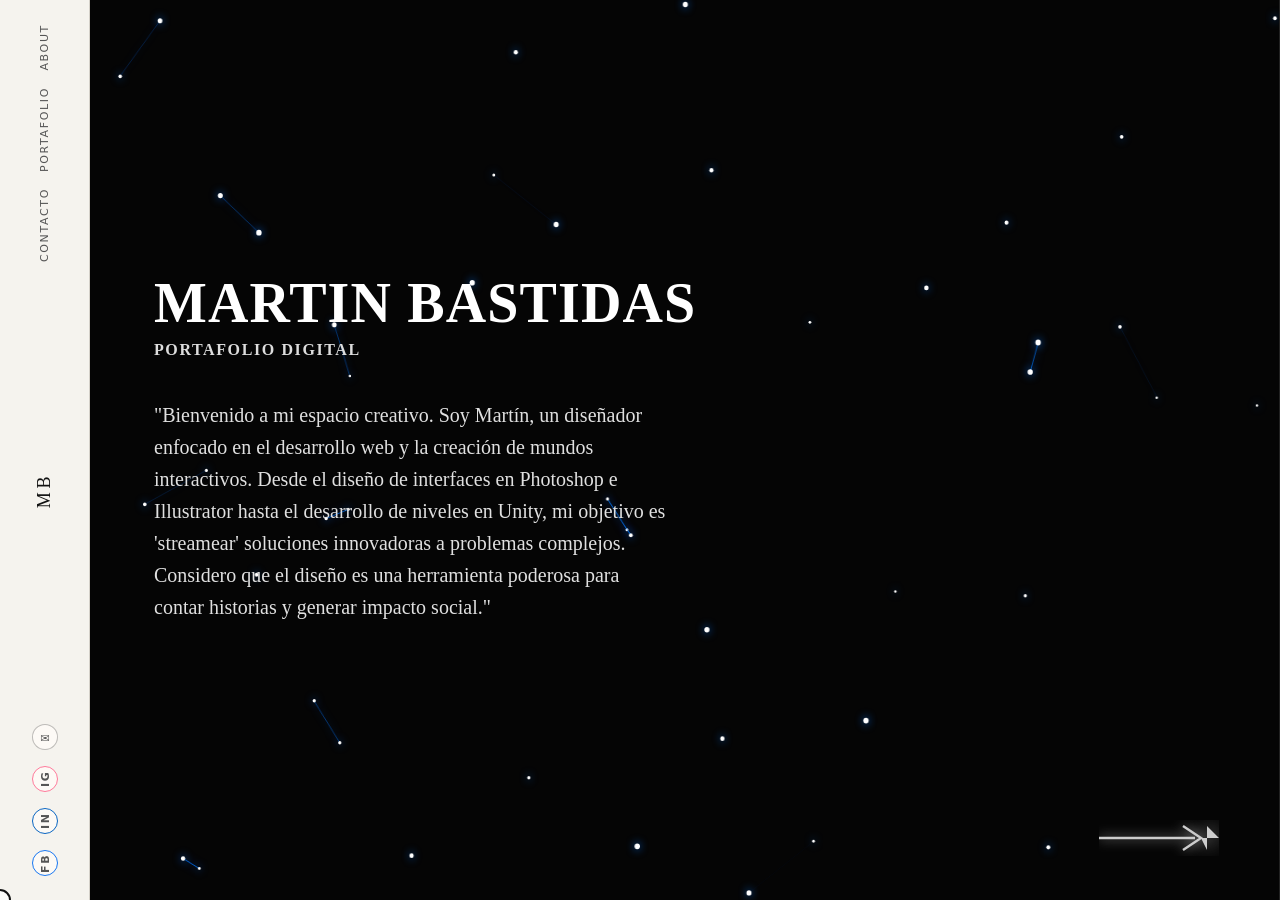
==== index.html @ 316f37e0 "Add files via upload" ====
<!DOCTYPE html>
<html lang="es">
  <head>
    <meta charset="UTF-8" />
    <title>Martin Bastidas - Portafolio</title>
    <link rel="stylesheet" href="style2.css" />
  </head>
  <body>
    <div class="page show">
      <aside class="sidebar" aria-label="Barra lateral">
        <nav class="sidebar-top" aria-label="Navegación principal">
          <a href="about.html">ABOUT</a>
          <a href="portafolio.html">PORTAFOLIO</a>
          <a href="contacto.html">CONTACTO</a>
        </nav>

        <div class="sidebar-middle">
          <a href="index.html" class="logo" style="text-decoration: none; color: inherit">MB</a>
        </div>

        <nav class="sidebar-bottom" aria-label="Redes sociales">
          <a href="mailto:martinbastidas@gmail.com" class="social-link social-mail" aria-label="Correo">✉</a>
          <a
            href="https://instagram.com/martinbastidasc"
            target="_blank"
            rel="noopener"
            class="social-link social-ig"
            aria-label="Instagram"
          >
            IG
          </a>
          <a
            href="https://www.linkedin.com/in/tu_usuario"
            target="_blank"
            rel="noopener"
            class="social-link social-in"
            aria-label="LinkedIn"
          >
            in
          </a>
          <a
            href="https://www.facebook.com/martinbastidas"
            target="_blank"
            rel="noopener"
            class="social-link social-fb"
            aria-label="Facebook"
          >
            fb
          </a>
        </nav>
      </aside>

      <main class="scroll-container">
        <div class="scroll-track">
          <!-- SECCIÓN 1: INTRO + CONSTELACIÓN -->
          <section class="panel panel-intro dark-mode" id="home-panel">
            <canvas id="constellation-canvas"></canvas>

            <div class="intro-content-wrapper">
              <header class="intro-header">
                <h1>MARTIN BASTIDAS</h1>
                <p class="subtitle">PORTAFOLIO DIGITAL</p>
              </header>

              <div class="intro-content">
                <p>
                  "Bienvenido a mi espacio creativo. Soy Martín, un diseñador enfocado en el desarrollo web y la
                  creación de mundos interactivos. Desde el diseño de interfaces en Photoshop e Illustrator hasta el
                  desarrollo de niveles en Unity, mi objetivo es 'streamear' soluciones innovadoras a problemas
                  complejos. Considero que el diseño es una herramienta poderosa para contar historias y generar impacto
                  social."
                </p>
              </div>
            </div>

            <div class="scroll-indicator">
              <svg viewBox="0 0 100 30" xmlns="http://www.w3.org/2000/svg">
                <path
                  d="M0,15 L80,15 M70,5 L85,15 L70,25"
                  stroke="white"
                  stroke-width="2"
                  fill="none"
                  filter="drop-shadow(0 0 5px rgba(255,255,255,0.8))"
                />
                <polygon
                  points="85,15 100,15 90,5 90,25"
                  fill="white"
                  filter="drop-shadow(0 0 8px rgba(255,255,255,1))"
                />
              </svg>
            </div>
          </section>

          <!-- SECCIÓN 2: PROYECTOS (DOS COLUMNAS EN LOOP) -->
          <section class="panel panel-projects" id="projects-panel">
            <div class="projects-layout">
              <!-- Columna izquierda: título + texto -->
              <div class="projects-info">
                <h2>PROYECTOS PRINCIPALES</h2>

                <p class="projects-subtitle">
                  Una colección de piezas donde mezclo diseño digital, narrativa visual y experiencias interactivas.
                </p>

                <!-- Bloque que se escribe con animación -->
                <div
                  class="projects-typing"
                  id="projects-typing"
                  data-text="Desde UI para la web hasta escenas en Unity, me interesa crear interfaces claras, motion con personalidad y espacios que se sientan vivos. Aquí puedes ver cómo combino música, cine y videojuegos para construir cada proyecto."
                >
                  <span class="projects-typing-text"></span>
                  <span class="projects-typing-cursor">|</span>
                </div>

                <div class="projects-tags">
                  <span>Diseño UI/Web</span>
                  <span>Motion &amp; Títulos</span>
                  <span>Unity / Level Design</span>
                  <span>Branding Visual</span>
                </div>

                <p class="projects-cta">Haz clic en cualquier tarjeta para ver el detalle del proyecto.</p>

                <div class="projects-stats">
                  <div class="projects-stat">
                    <span class="projects-stat-value">6+</span>
                    <span class="projects-stat-label">Proyectos</span>
                  </div>
                  <div class="projects-stat">
                    <span class="projects-stat-value">4</span>
                    <span class="projects-stat-label">Áreas</span>
                  </div>
                  <div class="projects-stat">
                    <span class="projects-stat-value">∞</span>
                    <span class="projects-stat-label">Ideas</span>
                  </div>
                </div>

                <a href="portafolio.html" class="projects-open-overlay">Ver galería completa →</a>
              </div>

              <!-- Columna derecha: dos columnas de proyectos en loop -->
              <div class="projects-columns">
                <!-- Columna que se mueve hacia arriba -->
                <div class="projects-column projects-column-up">
                  <div class="projects-column-inner">
                    <article class="project-tile" data-project-id="mano-negra">
                      <div class="project-tile-image-wrap">
                        <img src="imagenes/manonegra.jpg" alt="Proyecto 1" />
                        <span class="project-tile-hint">Ver proyecto</span>
                      </div>
                      <div class="project-tile-content"><h3>LA MANO NEGRA</h3></div>
                    </article>

                    <article class="project-tile" data-project-id="mar-y-vivo">
                      <div class="project-tile-image-wrap">
                        <img src="_imagenes/rocket.jpg" alt="Proyecto 2" />
                        <span class="project-tile-hint">Ver proyecto</span>
                      </div>
                      <div class="project-tile-content"><h3>I'm a Rocket</h3></div>
                    </article>

                    <article class="project-tile" data-project-id="retrato-digital">
                      <div class="project-tile-image-wrap">
                        <img src="_imagenes/zombie.jpg" alt="Proyecto 3" />
                        <span class="project-tile-hint">Ver proyecto</span>
                      </div>
                      <div class="project-tile-content"><h3>RETRATO DIGITAL</h3></div>
                    </article>

                    <!-- Duplicados para el loop -->
                    <article class="project-tile" data-project-id="mano-negra">
                      <div class="project-tile-image-wrap">
                        <img src="_imagenes/manonegra.jpg" alt="Proyecto 1" />
                        <span class="project-tile-hint">Ver proyecto</span>
                      </div>
                      <div class="project-tile-content"><h3>LA MANO NEGRA</h3></div>
                    </article>

                    <article class="project-tile" data-project-id="mar-y-vivo">
                      <div class="project-tile-image-wrap">
                        <img src="_imagenes/rocket.jpg" alt="Proyecto 2" />
                        <span class="project-tile-hint">Ver proyecto</span>
                      </div>
                      <div class="project-tile-content"><h3>I'm a Rocket</h3></div>
                    </article>
                  </div>
                </div>

                <!-- Columna que se mueve hacia abajo -->
                <div class="projects-column projects-column-down">
                  <div class="projects-column-inner">
                    <article class="project-tile" data-project-id="proyecto-ilustrado">
                      <div class="project-tile-image-wrap">
                        <img src="_imagenes/diablo.jpg" alt="Proyecto 4" />
                        <span class="project-tile-hint">Ver proyecto</span>
                      </div>
                      <div class="project-tile-content"><h3>THE DEVIL FACE</h3></div>
                    </article>

                    <article class="project-tile" data-project-id="diseno-editorial">
                      <div class="project-tile-image-wrap">
                        <img src="_imagenes/MYM.jpg" alt="Proyecto 5" />
                        <span class="project-tile-hint">Ver proyecto</span>
                      </div>
                      <div class="project-tile-content"><h3>M & M</h3></div>
                    </article>

                    <article class="project-tile" data-project-id="poster-digital">
                      <div class="project-tile-image-wrap">
                        <img src="_imagenes/martinarena.jpg" alt="Proyecto 6" />
                        <span class="project-tile-hint">Ver proyecto</span>
                      </div>
                      <div class="project-tile-content"><h3>TIDE & TRACE</h3></div>
                    </article>

                    <!-- Duplicados para el loop -->
                    <article class="project-tile" data-project-id="proyecto-ilustrado">
                      <div class="project-tile-image-wrap">
                        <img src="_imagenes/diablo.jpg" alt="Proyecto 4" />
                        <span class="project-tile-hint">Ver proyecto</span>
                      </div>
                      <div class="project-tile-content"><h3>THE DEVIL FACE</h3></div>
                    </article>

                    <article class="project-tile" data-project-id="diseno-editorial">
                      <div class="project-tile-image-wrap">
                        <img src="_imagenes/MYM.jpg" alt="Proyecto 5" />
                        <span class="project-tile-hint">Ver proyecto</span>
                      </div>
                      <div class="project-tile-content"><h3>M & M</h3></div>
                    </article>
                  </div>
                </div>
              </div>
            </div>
          </section>

          <!-- SECCIÓN 3: STACK / SOFTWARE (inspirado en Magic 5) -->
          <section class="panel about-panel" id="about-panel">
            <div class="about-panel-bg" aria-hidden="true">
              <div class="about-bg-gradient"></div>
              <div class="about-bg-orb about-bg-orb-1"></div>
              <div class="about-bg-orb about-bg-orb-2"></div>
              <div class="about-bg-orb about-bg-orb-3"></div>
              <div class="about-bg-orb about-bg-orb-4"></div>
            </div>
            <div class="about-stack-wrap" id="about-stack-wrap">
              <h2 class="about-stack-headline">Software que domino</h2>
              <p class="about-stack-sub">Herramientas con las que creo experiencias visuales e interactivas.</p>
              <div class="about-stack-grid">
                <div class="about-stack-card about-stack-card--after-effects" style="--delay: 0">
                  <div class="about-stack-logo">
                    <img src="_imagenes/aftereffects.jpg" alt="After Effects" />
                  </div>
                  <span class="about-stack-name">After Effects</span>
                </div>
                <div class="about-stack-card about-stack-card--illustrator" style="--delay: 0.1">
                  <div class="about-stack-logo">
                    <img src="_imagenes/illustratorlogo.jpg" alt="Illustrator" />
                  </div>
                  <span class="about-stack-name">Illustrator</span>
                </div>
                <div class="about-stack-card about-stack-card--unity" style="--delay: 0.2">
                  <div class="about-stack-logo about-stack-logo-unity">
                    <img
                      src="https://upload.wikimedia.org/wikipedia/commons/1/19/Unity_Technologies_logo.svg"
                      alt="Unity"
                    />
                  </div>
                  <span class="about-stack-name">Unity</span>
                </div>
                <div class="about-stack-card about-stack-card--photoshop" style="--delay: 0.3">
                  <div class="about-stack-logo">
                    <img src="_imagenes/photoshoplogo.jpg" alt="Photoshop" />
                  </div>
                  <span class="about-stack-name">Photoshop</span>
                </div>
              </div>
              <a href="portafolio.html" class="about-stack-cta">Ver proyectos →</a>
            </div>
          </section>
        </div>
      </main>
    </div>

    <!-- CAPA FONDO CON NAVES -->
    <div class="ships-layer">
      <div class="ship"></div>
      <div class="ship"></div>
      <div class="ship"></div>
      <div class="ship"></div>
      <div class="ship"></div>
    </div>

    <div class="cursor-circle"></div>

    <!-- SCRIPTS PRINCIPALES -->
    <script src="scripts.js"></script>
    <script src="script.js"></script>

    <!-- OVERLAY PÁGINA COMPLETA DE PROYECTOS -->
    <div id="projects-overlay" class="projects-overlay">
      <nav class="projects-hamburger">
        <a href="index.html" class="hamburger-item">
          <span class="hamburger-bar"></span>
          <span class="hamburger-label">HOME</span>
        </a>

        <a href="about.html" class="hamburger-item">
          <span class="hamburger-bar"></span>
          <span class="hamburger-label">ABOUT+</span>
        </a>

        <a href="portafolio.html" class="hamburger-item">
          <span class="hamburger-bar"></span>
          <span class="hamburger-label">PROYECTOS</span>
        </a>

        <a href="contacto.html" class="hamburger-item">
          <span class="hamburger-bar"></span>
          <span class="hamburger-label">CONTACTO</span>
        </a>
      </nav>

      <button class="projects-overlay-close" type="button">← BACK</button>

      <div class="projects-overlay-inner">
        <header class="projects-overlay-header">
          <h2>PROYECTOS</h2>
          <p>Selección completa de proyectos en recorrido continuo.</p>
        </header>

        <!-- Carrusel en forma de onda -->
        <div class="wave-carousel">
          <div class="wave-track">
            <article class="wave-card" data-project-id="mano-negra" style="--wave-offset: 30px">
              <div class="wave-card-inner">
                <img src="_imagenes/manonegra.jpg" alt="Proyecto 1" />
                <span class="wave-card-hint">Ver proyecto</span>
                <h3>LA MANO NEGRA</h3>
              </div>
            </article>

            <article class="wave-card" data-project-id="mar-y-vivo" style="--wave-offset: 10px">
              <div class="wave-card-inner">
                <img src="_imagenes/rocket.jpg" alt="Proyecto 2" />
                <span class="wave-card-hint">Ver proyecto</span>
                <h3>I'm a Rocket</h3>
              </div>
            </article>

            <article class="wave-card" data-project-id="retrato-digital" style="--wave-offset: -10px">
              <div class="wave-card-inner">
                <img src="_imagenes/zombie.jpg" alt="Proyecto 3" />
                <span class="wave-card-hint">Ver proyecto</span>
                <h3>RETRATO DIGITAL</h3>
              </div>
            </article>

            <article class="wave-card" data-project-id="poster-digital" style="--wave-offset: -30px">
              <div class="wave-card-inner">
                <img src="_imagenes/diablo.jpg" alt="Proyecto 4" />
                <span class="wave-card-hint">Ver proyecto</span>
                <h3>THE DEVIL FACE</h3>
              </div>
            </article>

            <!-- duplicados para que el loop sea suave -->
            <article class="wave-card" data-project-id="mano-negra" style="--wave-offset: 30px">
              <div class="wave-card-inner">
                <img src="_imagenes/manonegra.jpg" alt="Proyecto 1" />
                <span class="wave-card-hint">Ver proyecto</span>
                <h3>LA MANO NEGRA</h3>
              </div>
            </article>
          </div>
        </div>
      </div>
    </div>

    <!-- MINI VENTANA PARA PROYECTOS (más info: proceso + herramientas) -->
    <div id="project-modal" class="project-modal-backdrop">
      <div class="project-modal">
        <div class="project-modal-header">
          <button class="project-modal-close" type="button" aria-label="Cerrar">×</button>
        </div>

        <div class="project-modal-image-wrapper">
          <img id="project-modal-image" src="" alt="" />
        </div>

        <div class="project-modal-body">
          <div class="project-modal-text">
            <h3 id="project-modal-title"></h3>
            <p id="project-modal-description"></p>
          </div>

          <div class="project-modal-process" id="project-modal-process-wrap">
            <h4 class="project-modal-label">Cómo se creó</h4>
            <p id="project-modal-process"></p>
          </div>

          <div class="project-modal-tools" id="project-modal-tools-wrap">
            <h4 class="project-modal-label">Herramientas usadas</h4>
            <div class="project-modal-tools-list" id="project-modal-tools-list"></div>
          </div>
        </div>

        <div class="project-modal-actions">
          <button class="project-modal-exit" type="button">SALIR</button>
          <button class="project-modal-next" type="button" aria-label="Siguiente proyecto">→</button>
        </div>
      </div>
    </div>

    <!-- Vista de imagen a tamaño completo dentro del modal de proyecto -->
    <div id="project-image-full" class="project-image-full">
      <div class="project-image-full-inner">
        <button id="project-image-full-close" type="button" class="project-image-full-close" aria-label="Cerrar imagen">
          ×
        </button>
        <img id="project-image-full-img" src="" alt="" />
      </div>
    </div>

    <!-- Mini tarjeta de música flotante (si hay música global sonando) -->
    <div class="floating-music-badge" id="floating-music-badge" aria-live="polite">
      <button class="floating-music-toggle" type="button" aria-label="Reproducir / Pausar música global">▶</button>
      <div class="floating-music-info">
        <span class="floating-music-label">Reproduciendo</span>
        <span class="floating-music-title" id="floating-music-title">---</span>
      </div>
    </div>
  </body>
</html>
---- style2.css ----
/* ==========================================================================
   PARTE 1: TU CÓDIGO ORIGINAL INTACTO (NO SE BORRÓ NADA)
   ========================================================================== */

* {
  margin: 0;
  padding: 0;
  box-sizing: border-box;
}

/* Fondo general tipo papel */
body {
  font-family: system-ui, -apple-system, BlinkMacSystemFont, 'Segoe UI', sans-serif;
  background-color: #426fbe;
  color: #111;
  min-height: 100vh;
  overflow: hidden; /* controlamos el scroll manualmente */
  cursor: none; /* usamos cursor circular propio */
}

/* Contenedor principal: sidebar + contenido */
.page {
  display: flex;
  min-height: 100vh;
  opacity: 0;
  transform: translateY(10px);
  transition: opacity 0.6s ease, transform 0.6s ease;
  position: relative;
  z-index: 1; /* por encima del fondo con naves */
}

.page.show {
  opacity: 1;
  transform: translateY(0);
}

/* ---------------- CURSOR CIRCULAR ---------------- */

.cursor-circle {
  position: fixed;
  width: 22px;
  height: 22px;
  border-radius: 50%;
  border: 2px solid #111;
  background-color: rgba(255, 255, 255, 0.7);
  pointer-events: none;
  transform: translate(-50%, -50%);
  z-index: 9999;
  transition: width 0.2s cubic-bezier(0.175, 0.885, 0.32, 1.275), height 0.2s cubic-bezier(0.175, 0.885, 0.32, 1.275),
    background-color 0.2s ease-out, border-color 0.2s ease-out, opacity 0.2s ease-out;
  /* Sin mix-blend-mode para que se vea en constelación */
}

.cursor-circle.cursor-hover {
  width: 45px;
  height: 45px;
  background-color: rgba(255, 255, 255, 0.2);
  border: 2px solid #fff;
  border-style: dashed;
}

body.dragging .cursor-circle {
  transform: translate(-50%, -50%) scale(0.85);
  background-color: #111;
  border-color: #111;
}

/* ---------------- NAV LATERAL ---------------- */

.sidebar {
  width: 90px;
  border-right: 1px solid #d4d0c8;
  background-color: #f5f3ee;
  display: flex;
  flex-direction: column;
  align-items: center;
  justify-content: space-between;
  padding: 24px 0;
}

.sidebar-top,
.sidebar-bottom {
  display: flex;
  flex-direction: column;
  gap: 16px;
}

.sidebar-top a,
.sidebar-bottom a {
  writing-mode: vertical-rl;
  transform: rotate(180deg);
  font-size: 11px;
  letter-spacing: 0.15em;
  text-transform: uppercase;
  text-decoration: none;
  color: #555;
  cursor: pointer;
}

.sidebar-top a:hover,
.sidebar-bottom a:hover {
  color: #000;
}

.sidebar-middle .logo {
  writing-mode: vertical-rl;
  transform: rotate(180deg);
  font-family: 'Georgia', 'Times New Roman', serif;
  font-size: 18px;
  letter-spacing: 0.2em;
}

/* ---------------- CONTENIDO HORIZONTAL ---------------- */

.scroll-container {
  flex: 1;
  height: 100vh;
  overflow-x: auto; /* scroll horizontal real */
  overflow-y: hidden;
  scroll-behavior: smooth;
}

.scroll-track {
  display: flex;
  height: 100%;
}

/* Cada panel ocupa todo el ancho disponible a la derecha del nav */
.panel {
  flex: 0 0 calc(100vw - 90px);
  height: 100%;
  padding: 56px 64px;
  display: flex;
  flex-direction: column;
  justify-content: center;
}

/* -------- Panel 1: Intro -------- */

.panel-intro {
  border-right: 0px solid #000000;
}

.intro-header h1 {
  font-family: 'Georgia', 'Times New Roman', serif;
  font-size: 54px;
  line-height: 0.95;
  letter-spacing: 0.04em;
  text-transform: uppercase;
}

.subtitle {
  margin-top: 10px;
  font-size: 14px;
  letter-spacing: 0.16em;
  text-transform: uppercase;
}

.intro-content {
  margin-top: 32px;
  max-width: 520px;
  display: flex;
  flex-direction: column;
  gap: 14px;
  font-size: 15px;
  line-height: 1.7;
}

/* ---- Panel 2: PROYECTOS (fondo negro → azul, 2 columnas) ---- */

.panel-projects {
  border-right: 0px solid #222;
  background: linear-gradient(90deg, #000000 0%, #001f5f 50%, #1800ff 100%);
  color: #ffffff;
  display: flex;
  align-items: center;
}

.projects-layout {
  display: grid;
  grid-template-columns: 1.4fr 1.6fr; /* izquierda texto / derecha proyectos */
  gap: 40px;
  width: 100%;
  height: 100%;
}

.projects-info h2 {
  font-family: 'Georgia', 'Times New Roman', serif;
  font-size: 30px;
  letter-spacing: 0.2em;
  text-transform: uppercase;
  margin-bottom: 18px;
}

.projects-text {
  font-size: 15px;
  line-height: 1.8;
  max-width: 420px;
  margin-bottom: 16px;
}
/* Texto destacado en PROYECTOS */

.projects-info h2 {
  font-family: 'Georgia', 'Times New Roman', serif;
  font-size: 32px;
  letter-spacing: 0.24em;
  text-transform: uppercase;
  margin-bottom: 10px;
}

.projects-subtitle {
  font-size: 14px;
  max-width: 460px;
  line-height: 1.9;
  color: rgba(255, 255, 255, 0.8);
  margin-bottom: 18px;
}

/* Contenedor del texto que se escribe */

.projects-typing {
  max-width: 520px;
  min-height: 76px; /* reserva espacio para que no salte el layout */
  font-size: 14px;
  line-height: 1.9;
  color: #ffffff;
  margin-bottom: 18px;
  opacity: 0;
  transform: translateY(10px);
  transition: opacity 0.4s ease-out, transform 0.4s ease-out;
}

.projects-typing.projects-typing--visible {
  opacity: 1;
  transform: translateY(0);
}

.projects-typing-text {
  white-space: normal;
}

/* cursor parpadeando */

.projects-typing-cursor {
  display: inline-block;
  margin-left: 2px;
  color: #ffd27f;
  opacity: 1;
  animation: typing-cursor-blink 0.8s steps(2, start) infinite;
}

@keyframes typing-cursor-blink {
  0%,
  50% {
    opacity: 1;
  }
  50.01%,
  100% {
    opacity: 0;
  }
}

/* Etiquetas tipo chips debajo del texto */

.projects-tags {
  display: flex;
  flex-wrap: wrap;
  gap: 8px;
  margin-top: 4px;
}

.projects-tags span {
  padding: 4px 10px;
  border-radius: 999px;
  border: 1px solid rgba(255, 255, 255, 0.45);
  font-size: 10px;
  letter-spacing: 0.14em;
  text-transform: uppercase;
  color: rgba(255, 255, 255, 0.9);
  background: rgba(0, 0, 0, 0.24);
  backdrop-filter: blur(8px);
}

.projects-cta {
  margin-top: 16px;
  font-size: 12px;
  color: rgba(255, 255, 255, 0.7);
  letter-spacing: 0.06em;
}

.projects-stats {
  display: flex;
  gap: 24px;
  margin-top: 20px;
  padding-top: 20px;
  border-top: 1px solid rgba(255, 255, 255, 0.15);
}

.projects-stat {
  display: flex;
  flex-direction: column;
  gap: 2px;
}

.projects-stat-value {
  font-size: 22px;
  font-weight: 700;
  letter-spacing: 0.05em;
  color: #fff;
}

.projects-stat-label {
  font-size: 11px;
  letter-spacing: 0.12em;
  text-transform: uppercase;
  color: rgba(255, 255, 255, 0.6);
}

.projects-open-overlay {
  display: inline-block;
  margin-top: 20px;
  padding: 12px 24px;
  background: transparent;
  border: 1px solid rgba(120, 160, 255, 0.6);
  color: #a8c4ff;
  font-size: 12px;
  letter-spacing: 0.12em;
  text-transform: uppercase;
  text-decoration: none;
  border-radius: 8px;
  cursor: pointer;
  transition: all 0.25s ease;
}

.projects-open-overlay:hover {
  background: rgba(120, 160, 255, 0.2);
  border-color: rgba(120, 160, 255, 0.9);
  color: #fff;
  transform: translateX(4px);
}

/* Responsive: que la columna de texto siga cómoda en pantallas pequeñas */

@media (max-width: 900px) {
  .projects-layout {
    grid-template-columns: 1fr;
  }

  .projects-info {
    order: -1; /* el texto arriba de las tarjetas */
  }
}

/* Columna de proyectos: dos columnas verticales que se mueven */
.projects-columns {
  display: grid;
  grid-template-columns: repeat(2, minmax(220px, 1fr));
  gap: 28px;
  overflow: hidden; /* recorta el loop */
}

.projects-column {
  position: relative;
  overflow: hidden;
}

.projects-column-inner {
  display: flex;
  flex-direction: column;
  gap: 20px;
  animation: scroll-up 22s linear infinite;
}

.projects-column:hover .projects-column-inner {
  animation-play-state: paused;
}

.projects-column-down .projects-column-inner {
  animation-name: scroll-down;
}

/* Tarjetas de proyecto */
.project-tile {
  position: relative;
  background: linear-gradient(145deg, rgba(15, 15, 35, 0.95), rgba(5, 5, 20, 0.9));
  border-radius: 14px;
  padding: 0;
  border: 2px solid rgba(120, 160, 255, 0.12);
  box-shadow: 0 14px 30px rgba(0, 0, 0, 0.6);
  display: flex;
  flex-direction: column;
  gap: 0;
  cursor: pointer;
  overflow: hidden;
  transition: transform 0.3s ease, box-shadow 0.35s ease, border-color 0.35s ease;
}

.project-tile:hover {
  transform: translateY(-4px) scale(1.02);
  border-color: transparent;
  box-shadow: 0 0 0 2px transparent, 0 0 28px rgba(255, 107, 129, 0.6), 0 0 48px rgba(99, 102, 241, 0.5),
    0 0 72px rgba(107, 194, 255, 0.35), 0 20px 45px rgba(0, 0, 0, 0.65);
}
.project-tile:hover::before {
  content: '';
  position: absolute;
  inset: -2px;
  border-radius: 14px;
  padding: 2px;
  background: linear-gradient(135deg, #ff6b81, #9933ff, #0d6efd, #6bc2ff);
  -webkit-mask: linear-gradient(#fff 0 0) content-box, linear-gradient(#fff 0 0);
  mask: linear-gradient(#fff 0 0) content-box, linear-gradient(#fff 0 0);
  -webkit-mask-composite: xor;
  mask-composite: exclude;
  pointer-events: none;
  z-index: 1;
}

.project-tile-image-wrap {
  position: relative;
  overflow: hidden;
  min-height: 200px;
  background: rgba(0, 0, 0, 0.3);
}

.project-tile img {
  display: block;
  width: 100%;
  height: 200px;
  min-height: 200px;
  object-fit: cover;
  object-position: center;
  border-radius: 12px 12px 0 0;
  transition: transform 0.4s ease;
}

.project-tile:hover img {
  transform: scale(1.08);
}

.project-tile-hint {
  position: absolute;
  inset: 0;
  display: flex;
  align-items: center;
  justify-content: center;
  background: rgba(0, 0, 0, 0.6);
  color: #fff;
  font-size: 11px;
  letter-spacing: 0.2em;
  text-transform: uppercase;
  opacity: 0;
  transition: opacity 0.3s ease;
}

.project-tile:hover .project-tile-hint {
  opacity: 1;
}

.project-tile-content {
  padding: 12px 14px;
}

.project-tile h3 {
  font-size: 12px;
  letter-spacing: 0.18em;
  text-transform: uppercase;
  margin: 0;
}

/* Animaciones loop */
@keyframes scroll-up {
  0% {
    transform: translateY(0);
  }
  100% {
    transform: translateY(-50%);
  }
}

@keyframes scroll-down {
  0% {
    transform: translateY(-50%);
  }
  100% {
    transform: translateY(0);
  }
}

/* -------- Panel 3: Contacto -------- */

.panel-contact {
  align-items: flex-start;
}

.contact-form {
  margin-top: 24px;
  max-width: 420px;
  display: flex;
  flex-direction: column;
  gap: 16px;
}

.field-group {
  display: flex;
  flex-direction: column;
  gap: 4px;
}

.field-group label {
  font-size: 13px;
  letter-spacing: 0.1em;
  text-transform: uppercase;
}

.field-group input,
.field-group textarea {
  border-radius: 4px;
  border: 1px solid #ccc3b5;
  padding: 8px 10px;
  font-size: 14px;
  background-color: #fbfaf7;
}

.field-group input:focus,
.field-group textarea:focus {
  outline: none;
  border-color: #111;
}

.btn-primary {
  align-self: flex-start;
  margin-top: 4px;
  padding: 10px 22px;
  border-radius: 999px;
  border: none;
  background-color: #111;
  color: #f3f1ec;
  font-size: 13px;
  letter-spacing: 0.12em;
  text-transform: uppercase;
  cursor: pointer;
}

.btn-primary:hover {
  background-color: #333;
}

/* ---------------- RESPONSIVE ---------------- */

@media (max-width: 900px) {
  .panel {
    padding: 40px 32px;
    flex: 0 0 calc(100vw - 70px);
  }

  .sidebar {
    width: 70px;
  }

  .projects-grid {
    grid-template-columns: 1fr;
  }
}

@media (max-width: 700px) {
  .page {
    flex-direction: column;
  }

  .sidebar {
    width: 100%;
    height: 70px;
    flex-direction: row;
    align-items: center;
    justify-content: space-between;
    padding-inline: 18px;
  }

  .sidebar-top,
  .sidebar-bottom {
    flex-direction: row;
  }

  .sidebar-top a,
  .sidebar-bottom a,
  .sidebar-middle .logo {
    writing-mode: horizontal-tb;
    transform: none;
  }

  .scroll-container {
    width: 100%;
  }

  .panel {
    flex: 0 0 100vw;
    padding: 32px 20px;
  }
}

/* --- Fondo espacial con naves --- */

.ships-layer {
  position: fixed;
  inset: 0;
  overflow: hidden;
  z-index: 0;
  pointer-events: none;
  background: radial-gradient(circle at 20% 0, rgba(0, 0, 0, 0.05), transparent 60%),
    radial-gradient(circle at 80% 100%, rgba(0, 0, 0, 0.07), transparent 55%);
}

.ship {
  position: absolute;
  width: 80px;
  height: 40px;
  background: url('img/ship1.png') no-repeat center / contain;
  left: -120px;
  top: 15%;
  opacity: 0.9;
  filter: drop-shadow(0 0 8px rgba(0, 0, 0, 0.5));
  animation: ship-fly 20s linear infinite;
}

.ship:nth-child(2) {
  top: 35%;
  animation-duration: 26s;
  animation-delay: -8s;
  opacity: 0.7;
  transform: scale(0.85);
  background-image: url('img/ship2.png');
}

.ship:nth-child(3) {
  top: 55%;
  animation-duration: 18s;
  animation-delay: -4s;
  opacity: 0.8;
  transform: scale(0.9);
  background-image: url('img/ship3.png');
}

.ship:nth-child(4) {
  top: 70%;
  animation-duration: 30s;
  animation-delay: -15s;
  opacity: 0.6;
  transform: scale(0.75);
  background-image: url('img/ship1.png');
}

.ship:nth-child(5) {
  top: 25%;
  animation-duration: 24s;
  animation-delay: -12s;
  opacity: 0.8;
  transform: scale(1.05);
  background-image: url('img/ship2.png');
}

.ship::after {
  content: '';
  position: absolute;
  right: 4px;
  top: 50%;
  width: 10px;
  height: 6px;
  transform: translateY(-50%);
  background: radial-gradient(circle, rgba(255, 200, 0, 0.9), transparent 60%);
  filter: blur(1px);
  animation: engine-flicker 0.25s infinite alternate;
}

@keyframes ship-fly {
  0% {
    transform: translateX(0) translateY(0);
  }
  25% {
    transform: translateX(35vw) translateY(-6px);
  }
  50% {
    transform: translateX(70vw) translateY(4px);
  }
  75% {
    transform: translateX(100vw) translateY(-3px);
  }
  100% {
    transform: translateX(130vw) translateY(0);
  }
}

@keyframes engine-flicker {
  0% {
    opacity: 0.4;
    transform: translateY(-50%) scaleX(0.7);
  }
  100% {
    opacity: 1;
    transform: translateY(-50%) scaleX(1);
  }
}

/* ==========================================================================
     PARTE 2: AÑADIDOS NUEVOS (INDEX OSCURO, PORTAFOLIO BAD BUNNY Y ABOUT ME)
     ========================================================================== */

/* Limpieza del scroll en los contenedores nuevos */
.scroll-container::-webkit-scrollbar {
  display: none;
}
.scroll-container {
  -ms-overflow-style: none;
  scrollbar-width: none;
}

/* Modificadores de fondo por página */
body.portfolio-page {
  background-color: #f6f6f6;
}
body.portfolio-page .sidebar {
  background-color: transparent;
  border-right: none;
}
body.about-page {
  background-color: #0a0a12;
}
/* About: sidebar siempre blanca, sin cambiar de color */
body.about-page .sidebar {
  background-color: #ffffff !important;
  border-right: 1px solid #e5e5e5;
}
body.about-page .sidebar-top a,
body.about-page .sidebar-bottom a {
  color: #333 !important;
}
body.about-page .sidebar-top a:hover,
body.about-page .sidebar-bottom a:hover {
  color: #000 !important;
}
body.about-page .sidebar-middle .logo {
  color: #111 !important;
}

/* About: scroll vertical con la rueda del mouse */
body.about-page .scroll-container {
  overflow-x: hidden;
  overflow-y: auto;
  height: 100vh;
  scroll-behavior: smooth;
}
body.about-page .about-page-panel {
  flex: none;
  width: 100%;
  min-height: min-content;
  height: auto;
  max-width: 100%;
  display: block;
}

/* ---------------- PANEL 1: INICIO CONSTELACIÓN (DARK MODE) ---------------- */
.dark-mode {
  background-color: #050505;
  color: #ffffff;
  position: relative;
  overflow: hidden;
  border-right: 1px solid #222;
}

#constellation-canvas {
  position: absolute;
  top: 0;
  left: 0;
  width: 100%;
  height: 100%;
  z-index: 0;
  pointer-events: none;
}

.intro-content-wrapper {
  position: relative;
  z-index: 1;
  max-width: 650px;
}

.dark-mode .intro-header h1 {
  font-family: 'Georgia', 'Times New Roman', serif;
  font-size: 56px;
  font-weight: bold;
  letter-spacing: 0.02em;
  margin-bottom: 5px;
  color: #fff;
}

.dark-mode .subtitle {
  font-family: 'Georgia', 'Times New Roman', serif;
  font-size: 16px;
  font-weight: bold;
  letter-spacing: 0.1em;
  color: #dddddd;
  margin-bottom: 40px;
}

.dark-mode .intro-content p {
  font-family: 'Georgia', 'Times New Roman', serif;
  font-size: 20px;
  line-height: 1.6;
  color: #e0e0e0;
}

.scroll-indicator {
  position: absolute;
  bottom: 40px;
  right: 60px;
  width: 120px;
  z-index: 1;
  opacity: 0.8;
  animation: pulse-arrow 2s infinite ease-in-out;
}

@keyframes pulse-arrow {
  0%,
  100% {
    transform: translateX(0);
    opacity: 0.6;
  }
  50% {
    transform: translateX(15px);
    opacity: 1;
  }
}

/* ---------------- GALERÍA PORTAFOLIO (ESTILO BAD BUNNY) ---------------- */
.portfolio-scroll {
  scroll-snap-type: x mandatory;
}

.portfolio-track {
  display: flex;
  align-items: center;
  height: 100%;
  padding: 0 calc(50vw - 45px - 25vw);
  gap: 15vw; /* Distancia masiva entre proyectos */
}

.portfolio-item {
  flex: 0 0 45vw; /* Ancho de la imagen principal en el centro */
  scroll-snap-align: center;
  display: flex;
  flex-direction: column;
  align-items: center;
  justify-content: center;
  transition: transform 0.5s cubic-bezier(0.25, 1, 0.5, 1);
}

.portfolio-item:hover {
  transform: scale(1.02);
}

.image-wrapper {
  width: 100%;
  height: 65vh;
  display: flex;
  justify-content: center;
  align-items: center;
  overflow: hidden;
  box-shadow: 0 20px 40px rgba(0, 0, 0, 0.15);
}

.image-wrapper img {
  width: 100%;
  height: 100%;
  object-fit: cover; /* Clave: recorta la imagen perfecto al contenedor gigante */
  display: block;
}

.portfolio-caption {
  margin-top: 24px;
  text-align: center;
}

.portfolio-caption h2 {
  font-family: system-ui, sans-serif;
  font-size: 15px;
  font-weight: 700;
  letter-spacing: -0.02em;
  color: #111;
}

/* ---------------- PANEL STACK / SOFTWARE (inspirado Magic 5) ---------------- */
.about-panel {
  position: relative;
  background: linear-gradient(165deg, #0f172a 0%, #1e293b 25%, #334155 50%, #1e3a5f 75%, #0c4a6e 100%);
  padding: 96px 72px 100px;
  justify-content: center;
  overflow: hidden;
}

/* Capa de fondo: suave y agradable, sin gris */
.about-panel-bg {
  position: absolute;
  inset: 0;
  pointer-events: none;
  z-index: 0;
}

.about-panel-bg .about-bg-gradient {
  position: absolute;
  inset: 0;
  background: radial-gradient(ellipse 100% 80% at 20% 20%, rgba(56, 189, 248, 0.12) 0%, transparent 50%),
    radial-gradient(ellipse 80% 60% at 80% 80%, rgba(99, 102, 241, 0.1) 0%, transparent 50%),
    radial-gradient(ellipse 60% 100% at 50% 50%, rgba(14, 165, 233, 0.06) 0%, transparent 70%);
}

.about-panel-bg .about-bg-orb {
  position: absolute;
  border-radius: 50%;
  filter: blur(70px);
  opacity: 0.35;
  animation: about-orb-float 18s ease-in-out infinite;
}

.about-bg-orb-1 {
  width: 220px;
  height: 220px;
  background: rgba(56, 189, 248, 0.25);
  left: 5%;
  top: 15%;
  animation-delay: 0s;
}
.about-bg-orb-2 {
  width: 160px;
  height: 160px;
  background: rgba(99, 102, 241, 0.2);
  right: 10%;
  top: 50%;
  animation-delay: -5s;
}
.about-bg-orb-3 {
  width: 190px;
  height: 190px;
  background: rgba(14, 165, 233, 0.2);
  left: 50%;
  bottom: 10%;
  animation-delay: -10s;
}
.about-bg-orb-4 {
  width: 130px;
  height: 130px;
  background: rgba(139, 92, 246, 0.15);
  right: 20%;
  bottom: 25%;
  animation-delay: -14s;
}

@keyframes about-orb-float {
  0%,
  100% {
    transform: translate(0, 0) scale(1);
  }
  33% {
    transform: translate(15px, -20px) scale(1.08);
  }
  66% {
    transform: translate(-20px, 10px) scale(0.92);
  }
}

.about-stack-wrap {
  position: relative;
  z-index: 1;
  display: flex;
  flex-direction: column;
  align-items: center;
  text-align: center;
  max-width: 920px;
  margin: 0 auto;
}

/* Título: más grande y animación de entrada impactante */
.about-stack-headline {
  font-size: 2.25rem;
  letter-spacing: 0.2em;
  text-transform: uppercase;
  color: rgba(255, 255, 255, 0.95);
  margin: 0 0 16px;
  font-weight: 700;
  opacity: 0;
  transform: translateY(40px) scale(0.92);
  filter: blur(8px);
}

.about-stack-wrap.about-stack--visible .about-stack-headline {
  animation: about-headline-in 1s cubic-bezier(0.22, 0.61, 0.36, 1) 0.15s forwards;
}

@keyframes about-headline-in {
  to {
    opacity: 1;
    transform: translateY(0) scale(1);
    filter: blur(0);
  }
}

/* Subtítulo: más grande y entrada escalonada */
.about-stack-sub {
  font-size: 1.25rem;
  color: rgba(255, 255, 255, 0.88);
  margin: 0 0 56px;
  line-height: 1.5;
  opacity: 0;
  transform: translateY(28px);
  filter: blur(4px);
}

.about-stack-wrap.about-stack--visible .about-stack-sub {
  animation: about-sub-in 0.9s cubic-bezier(0.22, 0.61, 0.36, 1) 0.4s forwards;
}

@keyframes about-sub-in {
  to {
    opacity: 1;
    transform: translateY(0);
    filter: blur(0);
  }
}

.about-stack-grid {
  display: grid;
  grid-template-columns: repeat(4, 1fr);
  gap: 32px;
  width: 100%;
  margin-bottom: 48px;
}

.about-stack-card {
  display: flex;
  flex-direction: column;
  align-items: center;
  gap: 20px;
  padding: 48px 32px;
  background: rgba(255, 255, 255, 0.05);
  border: 2px solid rgba(255, 255, 255, 0.1);
  border-radius: 20px;
  opacity: 0;
  transform: translateY(24px);
  transition: border-color 0.35s ease, box-shadow 0.35s ease, background 0.35s ease,
    transform 0.4s cubic-bezier(0.22, 0.61, 0.36, 1);
  cursor: default;
}

.about-stack-wrap.about-stack--visible .about-stack-card {
  animation: about-stack-fade-in 0.7s cubic-bezier(0.22, 0.61, 0.36, 1) forwards;
  animation-delay: calc(0.5s + var(--delay, 0) * 0.2s);
}

@keyframes about-stack-fade-in {
  to {
    opacity: 1;
    transform: translateY(0);
  }
}

/* Hover: contorno RGB por software */
.about-stack-card--unity:hover {
  background: rgba(255, 255, 255, 0.1);
  border-color: #ffffff;
  box-shadow: 0 0 28px rgba(255, 255, 255, 0.9), 0 0 56px rgba(255, 255, 255, 0.4), 0 24px 48px rgba(0, 0, 0, 0.35);
  transform: translateY(-10px) scale(1.04);
}

.about-stack-card--photoshop:hover {
  background: rgba(255, 255, 255, 0.1);
  border-color: #0d6efd;
  box-shadow: 0 0 28px #0d6efd, 0 0 56px rgba(13, 110, 253, 0.5), 0 24px 48px rgba(0, 0, 0, 0.35);
  transform: translateY(-10px) scale(1.04);
}

.about-stack-card--after-effects:hover {
  background: rgba(255, 255, 255, 0.1);
  border-color: #9933ff;
  box-shadow: 0 0 28px #9933ff, 0 0 56px rgba(153, 51, 255, 0.5), 0 24px 48px rgba(0, 0, 0, 0.35);
  transform: translateY(-10px) scale(1.04);
}

.about-stack-card--illustrator:hover {
  background: rgba(255, 255, 255, 0.1);
  border-color: #ff6b00;
  box-shadow: 0 0 28px #ff6b00, 0 0 56px rgba(255, 107, 0, 0.5), 0 24px 48px rgba(0, 0, 0, 0.35);
  transform: translateY(-10px) scale(1.04);
}

.about-stack-card:hover .about-stack-logo img {
  transform: scale(1.12);
}

.about-stack-logo {
  width: 112px;
  height: 112px;
  display: flex;
  align-items: center;
  justify-content: center;
  overflow: hidden;
}

.about-stack-logo img {
  max-width: 100%;
  max-height: 100%;
  object-fit: contain;
  transition: transform 0.4s cubic-bezier(0.22, 0.61, 0.36, 1);
}

/* Unity logo negro → invertir en fondo oscuro */
.about-stack-logo-unity img {
  filter: invert(1) brightness(1.1);
}

.about-stack-name {
  font-size: 0.95rem;
  letter-spacing: 0.12em;
  text-transform: uppercase;
  color: rgba(255, 255, 255, 0.9);
  font-weight: 600;
}

.about-stack-cta {
  display: inline-block;
  padding: 16px 40px;
  background: transparent;
  border: 2px solid rgba(255, 255, 255, 0.35);
  border-radius: 999px;
  color: #fff;
  font-size: 0.95rem;
  letter-spacing: 0.12em;
  text-transform: uppercase;
  text-decoration: none;
  transition: all 0.35s ease;
}

.about-stack-cta:hover {
  background: rgba(255, 255, 255, 0.12);
  border-color: rgba(255, 255, 255, 0.7);
  transform: translateY(-3px);
}

@media (max-width: 900px) {
  .about-stack-grid {
    grid-template-columns: repeat(2, 1fr);
    gap: 16px;
  }
}

.huge-arrow {
  border: none;
  width: 72px;
  height: 72px;
  border-radius: 999px;
  display: flex;
  align-items: center;
  justify-content: center;
  font-size: 36px;
  font-weight: 500;
  color: #111;
  background: #ffffff;
  box-shadow: 0 18px 40px rgba(0, 0, 0, 0.45);
  cursor: pointer;
  transition: transform 0.2s ease-out, box-shadow 0.2s ease-out, background-color 0.2s ease-out, color 0.2s ease-out;
}
.huge-arrow:hover {
  transform: translateY(-4px);
  box-shadow: 0 24px 55px rgba(0, 0, 0, 0.65);
  background: linear-gradient(90deg, #ff7a9b, #ffbf5f);
  color: #12001b;
}
/* Responsive para los nuevos paneles */
@media (max-width: 900px) {
  .portfolio-track {
    gap: 10vw;
    padding: 0 calc(50vw - 35px - 35vw);
  }
  .portfolio-item {
    flex: 0 0 70vw;
  }
  .image-wrapper {
    height: 55vh;
  }

  .about-panel {
    padding: 48px 32px;
  }
}

/* ===== OVERLAY DE PROYECTOS (PÁGINA COMPLETA) ===== */

.projects-overlay {
  position: fixed;
  inset: 0;
  z-index: 999; /* por encima de todo */
  background: linear-gradient(90deg, #0010ff 0%, #5b7dff 50%, #ffffff 100%);
  display: flex;
  align-items: stretch;
  justify-content: center;
  transform: translateX(100%); /* fuera de pantalla a la derecha */
  opacity: 0;
  pointer-events: auto;
  transition: transform 0.9s cubic-bezier(0.22, 0.61, 0.36, 1), opacity 0.5s ease-out;
}

/* Cuando se activa desde JS */
.projects-overlay.projects-overlay--visible {
  transform: translateX(0);
  opacity: 1;
  pointer-events: auto;
}

.projects-overlay-inner {
  flex: 1;
  display: flex;
  flex-direction: column;
  padding: 40px 60px;
  color: #ffffff;
}

/* Botón BACK */
.projects-overlay-close {
  position: absolute;
  top: 24px;
  left: 32px;
  border: none;
  background: rgba(0, 0, 0, 0.6);
  color: #ffffff;
  padding: 8px 16px;
  border-radius: 999px;
  font-size: 12px;
  letter-spacing: 0.16em;
  text-transform: uppercase;
  cursor: pointer;
}

.projects-overlay-close:hover {
  background: rgba(0, 0, 0, 0.85);
}

/* Cabecera del overlay */
.projects-overlay-header h2 {
  font-family: 'Georgia', 'Times New Roman', serif;
  font-size: 32px;
  letter-spacing: 0.22em;
  text-transform: uppercase;
}

.projects-overlay-header p {
  margin-top: 10px;
  font-size: 14px;
  max-width: 420px;
  opacity: 0.9;
}

/* ===== MENÚ HAMBURGUESA EN PÁGINA DE PROYECTOS ===== */

.projects-hamburger {
  position: absolute;
  top: 24px;
  right: 32px;
  left: auto;
  display: flex;
  flex-direction: column;
  gap: 10px;
  z-index: 1000;
  cursor: pointer;
  padding: 16px 20px;
  background: rgba(10, 15, 45, 0.92);
  border-radius: 12px;
  border: 1px solid rgba(255, 255, 255, 0.15);
  backdrop-filter: blur(12px);
}

/* Cada línea-opción */
.hamburger-item {
  display: flex;
  align-items: center;
  gap: 8px;
  text-decoration: none;
  color: #fff;
  font-size: 12px;
  letter-spacing: 0.18em;
  text-transform: uppercase;
  text-shadow: 0 1px 3px rgba(0, 0, 0, 0.5);
}

.hamburger-item:hover {
  color: #ffd27f;
}

/* Barra inicial (línea larga) */
.hamburger-bar {
  display: block;
  height: 2px;
  width: 32px;
  border-radius: 999px;
  background: linear-gradient(90deg, #ff4b2b 0%, #ff7730 100%); /* naranja rojizo */
  transition: width 0.35s ease, background-color 0.35s ease, transform 0.35s ease;
}

/* Texto oculto por defecto */
.hamburger-label {
  max-width: 0;
  opacity: 0;
  overflow: hidden;
  white-space: nowrap;
  transform: translateX(-4px);
  transition: max-width 0.35s ease, opacity 0.35s ease, transform 0.35s ease;
}

/* Animación general al hacer hover sobre TODO el menú */
.projects-hamburger:hover .hamburger-bar {
  width: 10px; /* se achica → se vuelve guion */
  transform: translateX(0); /* pegado al texto */
}

/* Aparece el texto cuando el menú está en hover */
.projects-hamburger:hover .hamburger-label {
  max-width: 200px;
  opacity: 1;
  transform: translateX(4px);
}

/* Pequeño efecto de escalonado entre líneas */
.projects-hamburger .hamburger-item:nth-child(1) .hamburger-bar,
.projects-hamburger .hamburger-item:nth-child(1) .hamburger-label {
  transition-delay: 0s;
}
.projects-hamburger .hamburger-item:nth-child(2) .hamburger-bar,
.projects-hamburger .hamburger-item:nth-child(2) .hamburger-label {
  transition-delay: 0.05s;
}
.projects-hamburger .hamburger-item:nth-child(3) .hamburger-bar,
.projects-hamburger .hamburger-item:nth-child(3) .hamburger-label {
  transition-delay: 0.1s;
}
.projects-hamburger .hamburger-item:nth-child(4) .hamburger-bar,
.projects-hamburger .hamburger-item:nth-child(4) .hamburger-label {
  transition-delay: 0.15s;
}

/* ===== CARRUSEL EN ONDA ===== */

.wave-carousel {
  margin-top: 40px;
  flex: 1;
  overflow: hidden;
  display: flex;
  align-items: center;
}

.wave-track {
  display: flex;
  gap: 32px;
  animation: wave-carousel-move 38s linear infinite;
}

/* Tarjeta individual */
.wave-card {
  flex: 0 0 320px;
  transform: translateY(var(--wave-offset, 0px));
  transition: transform 0.35s ease-out, box-shadow 0.35s ease-out;
  cursor: pointer;
}

.wave-card-inner {
  position: relative;
  border-radius: 18px;
  overflow: hidden;
  background: rgba(3, 3, 20, 0.85);
  box-shadow: 0 18px 40px rgba(0, 0, 0, 0.55);
  display: flex;
  flex-direction: column;
  border: 2px solid rgba(120, 160, 255, 0.2);
  transition: border-color 0.35s ease, box-shadow 0.35s ease;
}

.wave-card:hover .wave-card-inner {
  border-color: transparent;
  box-shadow: 0 0 28px rgba(255, 107, 129, 0.55), 0 0 48px rgba(99, 102, 241, 0.45), 0 0 72px rgba(107, 194, 255, 0.3),
    0 24px 50px rgba(0, 0, 0, 0.6);
}
.wave-card:hover .wave-card-inner::before {
  content: '';
  position: absolute;
  inset: -2px;
  border-radius: 18px;
  padding: 2px;
  background: linear-gradient(135deg, #ff6b81, #9933ff, #0d6efd, #6bc2ff);
  -webkit-mask: linear-gradient(#fff 0 0) content-box, linear-gradient(#fff 0 0);
  mask: linear-gradient(#fff 0 0) content-box, linear-gradient(#fff 0 0);
  -webkit-mask-composite: xor;
  mask-composite: exclude;
  pointer-events: none;
  z-index: 1;
}

.wave-card-inner img {
  display: block;
  width: 100%;
  height: 240px;
  min-height: 240px;
  object-fit: cover;
  object-position: center;
  transition: transform 0.4s ease;
}

.wave-card:hover .wave-card-inner img {
  transform: scale(1.06);
}

.wave-card-hint {
  position: absolute;
  top: 0;
  left: 0;
  right: 0;
  bottom: 0;
  display: flex;
  align-items: center;
  justify-content: center;
  background: rgba(0, 0, 0, 0.65);
  color: #fff;
  font-size: 11px;
  letter-spacing: 0.2em;
  text-transform: uppercase;
  opacity: 0;
  transition: opacity 0.3s ease;
}

.wave-card:hover .wave-card-hint {
  opacity: 1;
}

.wave-card h3 {
  padding: 14px 16px 18px;
  font-size: 13px;
  letter-spacing: 0.14em;
  text-transform: uppercase;
}

/* Hover sobre una tarjeta */
.wave-card:hover {
  transform: translateY(calc(var(--wave-offset, 0px) - 12px)) scale(1.04);
  box-shadow: 0 26px 60px rgba(0, 0, 0, 0.7);
}

/* Movimiento continuo del carrusel */
@keyframes wave-carousel-move {
  0% {
    transform: translateX(0);
  }
  100% {
    /* ajusta -50% según cuánto hayas duplicado proyectos */
    transform: translateX(-50%);
  }
}

/* Responsive simple */
@media (max-width: 900px) {
  .projects-overlay-inner {
    padding: 28px 24px;
  }

  .wave-card {
    flex: 0 0 70vw;
  }
}

/* ===== MODAL DE PROYECTO (mini ventana) ===== */

.project-modal-backdrop {
  position: fixed;
  inset: 0;
  background: rgba(0, 0, 0, 0.55);
  display: flex;
  align-items: center;
  justify-content: center;
  z-index: 2000;
  opacity: 0;
  pointer-events: none;
  transition: opacity 0.25s ease-out;
}

.project-modal-backdrop.project-modal--visible {
  pointer-events: auto;
  animation: project-modal-pop 0.28s cubic-bezier(0.16, 1, 0.3, 1) forwards;
}

@keyframes project-modal-pop {
  0% {
    opacity: 0;
    transform: translateY(16px) scale(0.92);
  }
  60% {
    opacity: 1;
    transform: translateY(0) scale(1.02);
  }
  100% {
    opacity: 1;
    transform: translateY(0) scale(1);
  }
}

.project-modal {
  width: min(560px, 92vw);
  max-height: 90vh;
  overflow: hidden;
  display: flex;
  flex-direction: column;
  background: linear-gradient(165deg, #1a1a2e 0%, #0d0d18 100%);
  border-radius: 20px;
  padding: 20px 26px 24px;
  box-shadow: 0 28px 70px rgba(0, 0, 0, 0.85), 0 0 0 1px rgba(255, 255, 255, 0.06);
  border: 2px solid transparent;
  background-clip: padding-box;
  position: relative;
  display: flex;
  flex-direction: column;
  gap: 0;
  color: #fff;
}
.project-modal::before {
  content: '';
  position: absolute;
  inset: -2px;
  border-radius: 20px;
  padding: 2px;
  background: linear-gradient(135deg, rgba(255, 107, 129, 0.5), rgba(99, 102, 241, 0.4), rgba(107, 194, 255, 0.4));
  -webkit-mask: linear-gradient(#fff 0 0) content-box, linear-gradient(#fff 0 0);
  mask: linear-gradient(#fff 0 0) content-box, linear-gradient(#fff 0 0);
  -webkit-mask-composite: xor;
  mask-composite: exclude;
  pointer-events: none;
}

.project-image-full {
  position: fixed;
  inset: 0;
  background: rgba(0, 0, 0, 0.9);
  overflow: auto;
  display: flex;
  flex-direction: column;
  align-items: center;
  padding: 60px 20px 40px;
  opacity: 0;
  pointer-events: none;
  transition: opacity 0.25s ease-out;
  z-index: 2100;
}

.project-image-full--visible {
  opacity: 1;
  pointer-events: auto;
}

.project-image-full-inner {
  position: relative;
  flex-shrink: 0;
  margin: auto;
}

.project-image-full-inner img {
  display: block;
  max-width: min(90vw, 1200px);
  height: auto;
  width: auto;
  max-height: none;
  border-radius: 16px;
  box-shadow: 0 24px 60px rgba(0, 0, 0, 0.9);
}

.project-image-full-close {
  position: fixed;
  top: 20px;
  right: 24px;
  border: none;
  background: rgba(15, 15, 30, 0.9);
  color: #fff;
  width: 32px;
  height: 32px;
  border-radius: 999px;
  cursor: pointer;
  font-size: 18px;
  box-shadow: 0 8px 20px rgba(0, 0, 0, 0.6);
}

.project-image-full-close:hover {
  background: #ff4b2b;
}
.project-modal-body {
  display: flex;
  flex-direction: column;
  gap: 18px;
  flex: 1;
  min-height: 0;
  overflow-y: auto;
  padding-right: 4px;
}

.project-modal-body::-webkit-scrollbar {
  width: 6px;
}
.project-modal-body::-webkit-scrollbar-track {
  background: rgba(255, 255, 255, 0.05);
  border-radius: 3px;
}
.project-modal-body::-webkit-scrollbar-thumb {
  background: rgba(153, 167, 255, 0.3);
  border-radius: 3px;
}

.project-modal-close {
  justify-self: end;
  border: none;
  background: transparent;
  color: #fff;
  font-size: 22px;
  line-height: 1;
  cursor: pointer;
}

.project-modal-close:hover {
  color: #ff4b2b;
}

.project-modal-image-wrapper {
  flex-shrink: 0;
  border-radius: 14px;
  overflow: hidden;
  background: #000;
  margin-bottom: 16px;
}

.project-modal-image-wrapper img {
  width: 100%;
  display: block;
  object-fit: cover;
  max-height: 280px;
  transition: transform 0.5s ease-out;
}

.project-modal:hover .project-modal-image-wrapper img {
  transform: scale(1.03);
}

.project-modal-text {
  margin-bottom: 4px;
}
.project-modal-text h3 {
  font-size: 17px;
  letter-spacing: 0.16em;
  text-transform: uppercase;
  margin-bottom: 8px;
  color: #fff;
}
.project-modal-text p {
  font-size: 14px;
  line-height: 1.7;
  color: #c8cad8;
}

.project-modal-label {
  font-size: 11px;
  letter-spacing: 0.2em;
  text-transform: uppercase;
  color: #99a7ff;
  margin-bottom: 8px;
  font-weight: 600;
}

.project-modal-process {
  padding: 14px 16px;
  border-radius: 12px;
  background: rgba(255, 255, 255, 0.05);
  border: 1px solid rgba(153, 167, 255, 0.2);
  font-size: 13px;
  line-height: 1.7;
  color: #d0d4e8;
  margin: 0;
}

.project-modal-tools {
  margin-top: 6px;
  margin-bottom: 8px;
}
.project-modal-tools-list {
  display: flex;
  flex-wrap: wrap;
  gap: 12px;
  align-items: center;
}
.project-modal-tool-item {
  display: flex;
  align-items: center;
  gap: 8px;
  padding: 8px 14px;
  border-radius: 999px;
  background: rgba(255, 255, 255, 0.06);
  border: 1px solid rgba(153, 167, 255, 0.25);
  transition: border-color 0.25s ease, box-shadow 0.25s ease;
}
.project-modal-tool-item:hover {
  border-color: rgba(99, 102, 241, 0.5);
  box-shadow: 0 0 16px rgba(99, 102, 241, 0.2);
}
.project-modal-tool-item img {
  width: 22px;
  height: 22px;
  object-fit: contain;
  display: block;
}
.project-modal-tool-item img[src*='Unity'] {
  filter: invert(1) brightness(1.1);
}
.project-modal-tool-item span {
  font-size: 12px;
  letter-spacing: 0.06em;
  color: #e2e4f0;
}
.project-modal-actions {
  flex-shrink: 0;
  position: relative;
  z-index: 10;
  margin-top: 0;
  padding: 16px 0 0;
  border-top: 1px solid rgba(255, 255, 255, 0.08);
  display: flex;
  justify-content: space-between;
  align-items: center;
  gap: 12px;
}
.project-modal-exit,
.project-modal-next {
  padding: 10px 20px;
  border-radius: 999px;
  font-size: 12px;
  letter-spacing: 0.12em;
  text-transform: uppercase;
  cursor: pointer;
  position: relative;
  z-index: 11;
  transition: transform 0.2s ease, box-shadow 0.2s ease, background 0.2s ease;
}
.project-modal-exit {
  background: transparent;
  border: 1px solid rgba(255, 255, 255, 0.35);
  color: #fff;
}
.project-modal-exit:hover {
  background: rgba(255, 255, 255, 0.1);
  border-color: rgba(255, 255, 255, 0.5);
}
.project-modal-next {
  background: linear-gradient(90deg, rgba(255, 107, 129, 0.9), rgba(99, 102, 241, 0.9));
  border: none;
  color: #fff;
  font-weight: 600;
}
.project-modal-next:hover {
  transform: translateY(-1px);
  box-shadow: 0 6px 20px rgba(99, 102, 241, 0.4);
}

/* ===== ICONOS SOCIALES LATERALES ===== */

.social-link {
  width: 26px;
  height: 26px;
  border-radius: 999px;
  border: 1px solid rgba(0, 0, 0, 0.25);
  display: flex;
  align-items: center;
  justify-content: center;
  font-size: 11px;
  font-weight: 600;
  text-decoration: none;
  color: #333;
  background: #fdfaf6;
  transition: transform 0.2s ease-out, box-shadow 0.2s ease-out, background-color 0.2s ease-out, color 0.2s ease-out,
    border-color 0.2s ease-out;
}

.social-link:hover {
  transform: translateY(-2px);
  box-shadow: 0 4px 10px rgba(0, 0, 0, 0.18);
}

/* Colores por red */

.social-ig {
  border-color: #ff7a9b;
}
.social-ig:hover {
  background: radial-gradient(circle at top left, #ff7a9b, #ff3c6a);
  color: #fff;
}

.social-in {
  border-color: #0a66c2;
}
.social-in:hover {
  background: #0a66c2;
  color: #fff;
}

.social-fb {
  border-color: #1877f2;
}
.social-fb:hover {
  background: #1877f2;
  color: #fff;
}

.social-mail:hover {
  background: #111;
  color: #fff;
  border-color: #111;
}
/* ===== ABOUT PAGE EXTENDIDA ===== */

.about-page-panel {
  padding: 56px 72px 80px;
  background: linear-gradient(180deg, #0a0a14 0%, #0f0f22 20%, #12122a 50%, #0d0d1e 100%);
  color: #f5f3ff;
}

/* Bloques con borde/glow RGB y espacio para que el texto no quede pegado */
.about-block--rgb {
  border: 1px solid transparent;
  border-radius: 20px;
  padding: 40px 48px 44px;
  position: relative;
  margin-left: 8px;
  margin-right: 8px;
}
.about-block--rgb::before {
  content: '';
  position: absolute;
  inset: -1px;
  border-radius: inherit;
  padding: 1px;
  background: linear-gradient(135deg, rgba(255, 107, 129, 0.4), rgba(99, 102, 241, 0.3), rgba(107, 194, 255, 0.4));
  -webkit-mask: linear-gradient(#fff 0 0) content-box, linear-gradient(#fff 0 0);
  mask: linear-gradient(#fff 0 0) content-box, linear-gradient(#fff 0 0);
  -webkit-mask-composite: xor;
  mask-composite: exclude;
  pointer-events: none;
}

/* HERO */

.about-hero {
  display: grid;
  grid-template-columns: minmax(0, 1.4fr) minmax(0, 1fr);
  gap: 48px;
  margin-bottom: 48px;
  align-items: center;
}

.about-hero-left {
  padding-right: 24px;
  min-width: 0;
}
.about-hero-left h1 {
  font-family: 'Georgia', serif;
  font-size: 42px;
  letter-spacing: 0.14em;
  text-transform: uppercase;
  margin-bottom: 16px;
  padding-bottom: 8px;
  background: linear-gradient(90deg, #fff 0%, #c4c8ff 100%);
  -webkit-background-clip: text;
  background-clip: text;
  color: transparent;
}

.about-hero-tagline {
  font-size: 15px;
  letter-spacing: 0.12em;
  text-transform: uppercase;
  color: #99a7ff;
  margin-bottom: 24px;
  padding-left: 2px;
}

.about-hero-text {
  max-width: 540px;
  color: #d9ddff;
  padding-left: 2px;
  margin-bottom: 8px;
}
.about-hero-text p {
  font-size: 15px;
  line-height: 1.9;
  margin-bottom: 18px;
  padding-right: 16px;
}
.about-hero-text p:last-child {
  margin-bottom: 0;
}
/* Animación de aparición del texto (reveal) */
.about-hero-text .about-typing-line {
  display: inline;
  border-right: 2px solid rgba(153, 167, 255, 0.8);
  animation: about-blink 0.8s step-end infinite;
}
@keyframes about-blink {
  50% {
    border-color: transparent;
  }
}
.about-hero-text.about-typing-done .about-typing-line {
  border-right: none;
  animation: none;
}

.about-hero-highlights {
  margin-top: 24px;
  display: flex;
  flex-wrap: wrap;
  gap: 10px;
}

.about-pill {
  padding: 6px 14px;
  border-radius: 999px;
  border: 1px solid rgba(153, 167, 255, 0.4);
  font-size: 11px;
  letter-spacing: 0.12em;
  text-transform: uppercase;
  color: #dbe0ff;
  background: rgba(0, 0, 0, 0.2);
}
.about-pill--rgb {
  border-color: rgba(153, 102, 241, 0.5);
  box-shadow: 0 0 12px rgba(153, 102, 241, 0.2);
}

.about-hero-right {
  display: flex;
  flex-direction: column;
  align-items: center;
  gap: 18px;
}

.about-portrait-frame {
  width: 280px;
  height: 280px;
  border-radius: 24px;
  overflow: hidden;
  background: linear-gradient(145deg, #1a1a3e, #0d0d22);
  box-shadow: 0 20px 50px rgba(0, 0, 0, 0.6);
  padding: 4px;
  min-height: 280px;
}
.about-portrait-frame--rgb {
  border: 2px solid transparent;
  background: linear-gradient(#1a1a3e, #1a1a3e) padding-box,
    linear-gradient(135deg, #ff6b81, #6366f1, #6bc2ff) border-box;
  box-shadow: 0 0 24px rgba(99, 102, 241, 0.35), 0 20px 50px rgba(0, 0, 0, 0.5);
}
.about-portrait-frame img {
  width: 100%;
  height: 100%;
  object-fit: cover;
  border-radius: 20px;
  display: block;
}
.about-portrait-frame img[src*='mi-foto'] {
  filter: none;
}

.about-cta-button {
  display: inline-block;
  border-radius: 999px;
  padding: 12px 24px;
  background: linear-gradient(90deg, #ff7a9b, #ffbf5f);
  color: #12001b;
  font-size: 13px;
  letter-spacing: 0.12em;
  text-transform: uppercase;
  text-decoration: none;
  font-weight: 600;
  box-shadow: 0 10px 30px rgba(0, 0, 0, 0.45);
  transition: transform 0.2s ease-out, box-shadow 0.2s ease-out, filter 0.2s ease-out;
}
.about-cta-button:hover {
  transform: translateY(-2px);
  box-shadow: 0 16px 40px rgba(0, 0, 0, 0.6), 0 0 20px rgba(255, 122, 155, 0.3);
  filter: brightness(1.05);
}

/* Carrera */
.about-section-title,
.about-section h2 {
  font-family: 'Georgia', serif;
  font-size: 22px;
  letter-spacing: 0.18em;
  text-transform: uppercase;
  margin-bottom: 14px;
  color: #f0f0ff;
}
.about-career-inner {
  display: grid;
  grid-template-columns: 1fr auto;
  gap: 40px;
  align-items: center;
}
.about-career-box {
  max-width: 640px;
  padding: 28px 32px 30px;
  border-radius: 16px;
  background: rgba(255, 255, 255, 0.04);
  border: 1px solid rgba(153, 167, 255, 0.25);
}
.about-career-text {
  font-size: 15px;
  line-height: 1.8;
  color: #d3d7ff;
  margin-bottom: 12px;
}
.about-career-text:last-child {
  margin-bottom: 0;
}
.about-career-text strong {
  color: #a5b0ff;
}

/* Imagen de la sección Carrera (lado derecho, dentro de márgenes) */
.about-career-image {
  flex-shrink: 0;
  width: 180px;
  height: 140px;
  border-radius: 14px;
  overflow: hidden;
  border: 2px solid rgba(153, 167, 255, 0.3);
  box-shadow: 0 12px 30px rgba(0, 0, 0, 0.4);
}
.about-career-image img {
  width: 100%;
  height: 100%;
  object-fit: cover;
  display: block;
}

/* SECCIONES GENERALES */

.about-section {
  margin-top: 40px;
}

.about-section-intro {
  max-width: 620px;
  font-size: 14px;
  line-height: 1.8;
  color: #d3d7ff;
  margin-bottom: 22px;
}

.about-music-hint {
  max-width: 640px;
  margin-top: 20px;
  padding: 14px 18px;
  font-size: 12px;
  line-height: 1.6;
  color: #a8b0dd;
  background: rgba(0, 0, 0, 0.25);
  border-radius: 12px;
  border: 1px dashed rgba(153, 167, 255, 0.35);
}
.about-music-hint code {
  background: rgba(255, 255, 255, 0.08);
  padding: 2px 6px;
  border-radius: 4px;
  font-size: 11px;
}

.about-grid {
  display: grid;
  gap: 18px;
}

.about-music-grid,
.about-games-grid {
  grid-template-columns: repeat(auto-fit, minmax(220px, 1fr));
}

.about-card {
  border-radius: 16px;
  padding: 18px 20px 20px;
  background: rgba(20, 20, 45, 0.85);
  box-shadow: 0 14px 40px rgba(0, 0, 0, 0.5);
  border: 1px solid rgba(120, 140, 255, 0.3);
  backdrop-filter: blur(10px);
  transition: transform 0.25s ease-out, box-shadow 0.25s ease-out, border-color 0.25s ease-out;
}
.about-card--rgb {
  border: 1px solid rgba(153, 167, 255, 0.35);
}
.about-card--glow-1:hover {
  border-color: rgba(255, 107, 129, 0.8);
  box-shadow: 0 0 24px rgba(255, 107, 129, 0.35), 0 20px 50px rgba(0, 0, 0, 0.5);
}
.about-card--glow-2:hover {
  border-color: rgba(255, 200, 87, 0.8);
  box-shadow: 0 0 24px rgba(255, 200, 87, 0.35), 0 20px 50px rgba(0, 0, 0, 0.5);
}
.about-card--glow-3:hover {
  border-color: rgba(107, 194, 255, 0.8);
  box-shadow: 0 0 24px rgba(107, 194, 255, 0.35), 0 20px 50px rgba(0, 0, 0, 0.5);
}

.about-card h3 {
  font-size: 14px;
  letter-spacing: 0.18em;
  text-transform: uppercase;
  margin-bottom: 10px;
}

.about-card p {
  font-size: 13px;
  line-height: 1.8;
  color: #e4e6ff;
}

.about-card-tags {
  margin-top: 10px;
  font-size: 12px;
  color: #9ba5ff;
}

.about-card:hover {
  transform: translateY(-6px);
  box-shadow: 0 20px 50px rgba(0, 0, 0, 0.6);
}

/* SKILLS */

.skills-layout {
  display: grid;
  grid-template-columns: repeat(auto-fit, minmax(220px, 1fr));
  gap: 20px;
  margin-top: 12px;
}

.skills-column h3 {
  font-size: 14px;
  letter-spacing: 0.18em;
  text-transform: uppercase;
  margin-bottom: 10px;
  color: #f7f7ff;
}
.skills-column--rgb {
  padding: 16px 18px;
  border-radius: 14px;
  border: 1px solid rgba(153, 167, 255, 0.2);
  background: rgba(255, 255, 255, 0.03);
}
.skills-column--rgb:hover {
  border-color: rgba(99, 102, 241, 0.4);
  box-shadow: 0 0 20px rgba(99, 102, 241, 0.15);
}

.skills-list {
  list-style: none;
  display: flex;
  flex-direction: column;
  gap: 8px;
}

.skills-list li span {
  display: block;
  font-size: 13px;
  color: #e5e7ff;
}

.skills-list li em {
  display: block;
  font-size: 11px;
  color: #a3acff;
  font-style: normal;
}

/* BANNER PARA CONTRATOS */

.about-hire-banner {
  margin-top: 26px;
  padding: 18px 22px;
  border-radius: 16px;
  border: 1px dashed rgba(255, 255, 255, 0.35);
  background: rgba(0, 0, 0, 0.2);
  display: flex;
  flex-wrap: wrap;
  align-items: center;
  gap: 12px;
}
.about-hire-banner--rgb {
  border: 1px solid rgba(153, 102, 241, 0.35);
  box-shadow: 0 0 24px rgba(153, 102, 241, 0.12);
}
.about-hire-banner--rgb:hover {
  border-color: rgba(255, 186, 98, 0.5);
  box-shadow: 0 0 28px rgba(255, 186, 98, 0.15);
}

.about-hire-banner p {
  flex: 1;
  font-size: 13px;
  color: #f3f3ff;
}

.about-hire-button {
  text-decoration: none;
  border-radius: 999px;
  padding: 8px 18px;
  background: #ffffff;
  color: #050018;
  font-size: 12px;
  letter-spacing: 0.14em;
  text-transform: uppercase;
  font-weight: 600;
  box-shadow: 0 10px 25px rgba(0, 0, 0, 0.55);
  transition: transform 0.18s ease-out, box-shadow 0.18s ease-out, background-color 0.18s ease-out, color 0.18s ease-out;
}

.about-hire-button:hover {
  transform: translateY(-2px);
  box-shadow: 0 16px 35px rgba(0, 0, 0, 0.7);
  background: #ffefcf;
}

/* Responsive about */

@media (max-width: 900px) {
  .about-hero {
    grid-template-columns: 1fr;
    gap: 28px;
  }

  .about-hero-right {
    align-items: flex-start;
  }

  .about-page-panel {
    padding: 40px 24px;
  }

  .about-block--rgb {
    padding: 32px 24px 36px;
    margin-left: 0;
    margin-right: 0;
  }

  .about-career-inner {
    grid-template-columns: 1fr;
    gap: 24px;
  }

  .about-career-image {
    margin: 0 auto;
    order: -1;
    width: 160px;
    height: 120px;
  }
}
/* ===== PORTAFOLIO CARRUSEL (PÁGINA COMPLETA) ===== */

.portfolio-carrusel-panel {
  padding: 56px 72px;
  background: radial-gradient(circle at top left, #050011, #000217 50%, #001a4a 100%);
  color: #ffffff;
  display: flex;
  flex-direction: column;
}

.portfolio-carrusel-header {
  margin-bottom: 32px;
}

.portfolio-carrusel-text h1 {
  font-family: 'Georgia', serif;
  font-size: 32px;
  letter-spacing: 0.24em;
  text-transform: uppercase;
}

.portfolio-carrusel-subtitle {
  margin-top: 10px;
  font-size: 14px;
  letter-spacing: 0.14em;
  text-transform: uppercase;
  color: #b7c9ff;
}

.portfolio-carrusel-body {
  margin-top: 14px;
  max-width: 480px;
  font-size: 14px;
  line-height: 1.9;
  color: #dde5ff;
}

/* Reaprovechamos .wave-carousel y .wave-card ya definidos */
.portfolio-carrusel-panel .wave-carousel {
  margin-top: 24px;
}
/* ===== SECCIÓN DE MÚSICA EN ABOUT (ÁLBUMES + PLAYER) ===== */

.about-music-section {
  margin-top: 40px;
}

.music-grid {
  display: grid;
  grid-template-columns: repeat(auto-fit, minmax(260px, 1fr));
  gap: 22px;
}

.album-card {
  position: relative;
  border-radius: 20px;
  padding: 18px 18px 20px;
  background: radial-gradient(
    circle at top left,
    color-mix(in srgb, var(--accent-color, #ff6b81) 55%, #1a1635 45%),
    #050414 70%
  );
  box-shadow: 0 18px 40px rgba(0, 0, 0, 0.7);
  border: 1px solid color-mix(in srgb, var(--accent-color, #ff6b81) 60%, #ffffff00 40%);
  display: grid;
  grid-template-columns: 90px minmax(0, 1fr);
  gap: 16px;
  align-items: center;
  overflow: hidden;
  backdrop-filter: blur(10px);
  opacity: 0;
  transform: translateY(18px) scale(0.98);
  animation: album-card-in 0.6s ease-out forwards;
  transition: box-shadow 0.3s ease, border-color 0.3s ease;
}
.album-card--rgb:hover {
  box-shadow: 0 0 28px color-mix(in srgb, var(--accent-color, #ff6b81) 50%, transparent), 0 18px 40px rgba(0, 0, 0, 0.6);
  border-color: color-mix(in srgb, var(--accent-color, #ff6b81) 90%, #fff);
}

.album-card:nth-child(1) {
  animation-delay: 0.1s;
}
.album-card:nth-child(2) {
  animation-delay: 0.2s;
}
.album-card:nth-child(3) {
  animation-delay: 0.3s;
}

@keyframes album-card-in {
  0% {
    opacity: 0;
    transform: translateY(18px) scale(0.96);
  }
  60% {
    opacity: 1;
    transform: translateY(-2px) scale(1.02);
  }
  100% {
    opacity: 1;
    transform: translateY(0) scale(1);
  }
}

.album-card::after {
  content: '';
  position: absolute;
  inset: -40%;
  background: radial-gradient(circle at top right, rgba(255, 255, 255, 0.08), transparent 55%);
  opacity: 0;
  pointer-events: none;
  transition: opacity 0.35s ease-out, transform 0.35s ease-out;
  transform: translate3d(0, 5px, 0);
}

.album-card:hover::after {
  opacity: 1;
  transform: translate3d(0, 0, 0);
}

.album-art {
  width: 90px;
  height: 90px;
  border-radius: 18px;
  overflow: hidden;
  border: 2px solid rgba(255, 255, 255, 0.35);
  box-shadow: 0 14px 30px rgba(0, 0, 0, 0.7);
  flex-shrink: 0;
}

.album-art img {
  width: 100%;
  height: 100%;
  object-fit: cover;
  transform-origin: center;
  transition: transform 0.4s ease-out;
}

.album-card:hover .album-art img {
  transform: scale(1.05);
}

.album-info h3 {
  font-size: 14px;
  letter-spacing: 0.18em;
  text-transform: uppercase;
  margin-bottom: 4px;
}

.album-artist {
  font-size: 12px;
  color: #d7dcff;
  margin-bottom: 8px;
}

.album-tracks {
  list-style: none;
  padding: 0;
  margin: 0 0 10px;
  font-size: 12px;
  color: #c7ccff;
}
.album-tracks li + li {
  margin-top: 2px;
}

/* --- REPRODUCTOR PERSONALIZADO --- */

.music-player {
  display: grid;
  grid-template-columns: auto minmax(0, 1fr) auto auto;
  align-items: center;
  gap: 8px;
  padding: 6px 8px;
  border-radius: 999px;
  background: rgba(3, 3, 18, 0.9);
  border: 1px solid rgba(255, 255, 255, 0.12);
  box-shadow: 0 8px 18px rgba(0, 0, 0, 0.55);
}

.music-play-toggle {
  width: 26px;
  height: 26px;
  border-radius: 999px;
  border: none;
  background: color-mix(in srgb, var(--accent-color, #ff6b81) 80%, #ffffff 20%);
  color: #0a0414;
  font-size: 14px;
  font-weight: 700;
  display: flex;
  align-items: center;
  justify-content: center;
  cursor: pointer;
  transition: transform 0.15s ease-out, box-shadow 0.15s ease-out, background-color 0.15s ease-out;
}

.music-play-toggle:hover {
  transform: translateY(-1px) scale(1.04);
  box-shadow: 0 8px 16px rgba(0, 0, 0, 0.6);
}

.music-player.music-playing .music-play-toggle {
  background: #ffffff;
}

.music-progress {
  position: relative;
  height: 5px;
  border-radius: 999px;
  background: rgba(255, 255, 255, 0.12);
  overflow: hidden;
  cursor: pointer;
}

.music-progress-bar {
  position: absolute;
  inset: 0;
  width: 0%;
  border-radius: inherit;
  background: linear-gradient(90deg, color-mix(in srgb, var(--accent-color, #ff6b81) 70%, #ffffff 30%), #ffffff);
  box-shadow: 0 0 10px color-mix(in srgb, var(--accent-color, #ff6b81) 70%, #ffffff 30%);
  transition: width 0.15s linear;
}

.music-time {
  font-size: 10px;
  color: rgba(230, 234, 255, 0.86);
  font-variant-numeric: tabular-nums;
}

/* Pequeña animación de “latido” cuando está sonando */

@keyframes music-pulse {
  0% {
    box-shadow: 0 0 12px rgba(255, 255, 255, 0.35);
  }
  50% {
    box-shadow: 0 0 18px rgba(255, 255, 255, 0.8);
  }
  100% {
    box-shadow: 0 0 12px rgba(255, 255, 255, 0.35);
  }
}

.music-player.music-playing .music-progress-bar {
  animation: music-pulse 1.3s ease-in-out infinite;
}

/* Responsive música */
@media (max-width: 600px) {
  .album-card {
    grid-template-columns: 70px minmax(0, 1fr);
    padding: 14px 14px 16px;
  }

  .album-art {
    width: 70px;
    height: 70px;
  }

  .music-player {
    grid-template-columns: auto minmax(0, 1fr);
    grid-template-rows: auto auto;
    row-gap: 4px;
  }

  .music-time {
    font-size: 9px;
  }
}

/* Mini tarjeta de música flotante */
.floating-music-badge {
  position: fixed;
  right: 24px;
  bottom: 24px;
  display: flex;
  align-items: center;
  gap: 10px;
  padding: 10px 16px;
  border-radius: 999px;
  background: rgba(6, 6, 20, 0.9);
  border: 1px solid rgba(153, 167, 255, 0.6);
  box-shadow: 0 12px 30px rgba(0, 0, 0, 0.6);
  color: #e8ebff;
  opacity: 0;
  pointer-events: none;
  transform: translateY(10px);
  transition: opacity 0.25s ease, transform 0.25s ease;
  z-index: 2200;
}
.floating-music-badge--visible {
  opacity: 1;
  pointer-events: auto;
  transform: translateY(0);
}
.floating-music-toggle {
  width: 28px;
  height: 28px;
  border-radius: 999px;
  border: none;
  background: linear-gradient(135deg, #ff7a9b, #ffbf5f);
  color: #12001b;
  font-size: 14px;
  font-weight: 700;
  cursor: pointer;
  display: flex;
  align-items: center;
  justify-content: center;
}
.floating-music-info {
  display: flex;
  flex-direction: column;
  gap: 2px;
}
.floating-music-label {
  font-size: 9px;
  letter-spacing: 0.16em;
  text-transform: uppercase;
  color: rgba(200, 204, 255, 0.8);
}
.floating-music-title {
  font-size: 12px;
  font-weight: 500;
}

@media (max-width: 600px) {
  .floating-music-badge {
    right: 12px;
    bottom: 16px;
    padding: 9px 12px;
  }
}

/* ===== PÁGINA DE CONTACTO ===== */

.contact-page .panel {
  background: linear-gradient(135deg, #0a0a1a 0%, #1a1a3e 40%, #0d1b2a 100%);
  color: #fff;
}

.contact-panel {
  justify-content: center;
}

.contact-layout {
  display: grid;
  grid-template-columns: 1fr 1fr;
  gap: 60px;
  max-width: 900px;
  width: 100%;
  align-items: start;
}

.contact-left h1 {
  font-size: 42px;
  letter-spacing: 0.12em;
  text-transform: uppercase;
  margin-bottom: 12px;
}

.contact-tagline {
  font-size: 18px;
  color: #a8c4ff;
  margin-bottom: 16px;
  line-height: 1.5;
}

.contact-intro {
  font-size: 15px;
  line-height: 1.7;
  color: rgba(255, 255, 255, 0.85);
  margin-bottom: 32px;
}

.contact-methods {
  display: flex;
  flex-direction: column;
  gap: 12px;
}

.contact-method {
  display: inline-flex;
  align-items: center;
  gap: 12px;
  padding: 14px 20px;
  background: rgba(120, 160, 255, 0.12);
  border: 1px solid rgba(120, 160, 255, 0.35);
  border-radius: 12px;
  color: #e8eeff;
  text-decoration: none;
  font-size: 15px;
  transition: all 0.25s ease;
}

.contact-method:hover {
  background: rgba(120, 160, 255, 0.25);
  border-color: rgba(120, 160, 255, 0.6);
  transform: translateX(4px);
}

.contact-method-icon {
  font-size: 20px;
}

.contact-response {
  font-size: 13px;
  color: rgba(255, 255, 255, 0.6);
  font-style: italic;
}

.contact-form-modern {
  display: flex;
  flex-direction: column;
  gap: 20px;
  padding: 32px;
  background: rgba(255, 255, 255, 0.04);
  border: 1px solid rgba(255, 255, 255, 0.12);
  border-radius: 16px;
  backdrop-filter: blur(10px);
}

.contact-field {
  display: flex;
  flex-direction: column;
  gap: 6px;
}

.contact-field label {
  font-size: 11px;
  letter-spacing: 0.15em;
  text-transform: uppercase;
  color: rgba(255, 255, 255, 0.7);
}

.contact-field input,
.contact-field textarea {
  padding: 14px 18px;
  background: rgba(0, 0, 0, 0.3);
  border: 1px solid rgba(255, 255, 255, 0.15);
  border-radius: 10px;
  color: #fff;
  font-size: 15px;
  font-family: inherit;
  transition: border-color 0.2s ease;
}

.contact-field input::placeholder,
.contact-field textarea::placeholder {
  color: rgba(255, 255, 255, 0.4);
}

.contact-field input:focus,
.contact-field textarea:focus {
  outline: none;
  border-color: rgba(120, 160, 255, 0.6);
}

.contact-field textarea {
  resize: vertical;
  min-height: 120px;
}

.contact-submit {
  margin-top: 8px;
  padding: 16px 28px;
  background: linear-gradient(135deg, #3d5a80, #5b7dff);
  border: none;
  border-radius: 10px;
  color: #fff;
  font-size: 13px;
  letter-spacing: 0.12em;
  text-transform: uppercase;
  cursor: pointer;
  transition: all 0.3s ease;
}

.contact-submit:hover {
  background: linear-gradient(135deg, #5b7dff, #7b9dff);
  transform: translateY(-2px);
  box-shadow: 0 8px 25px rgba(91, 125, 255, 0.4);
}

@media (max-width: 768px) {
  .contact-layout {
    grid-template-columns: 1fr;
    gap: 40px;
  }
}
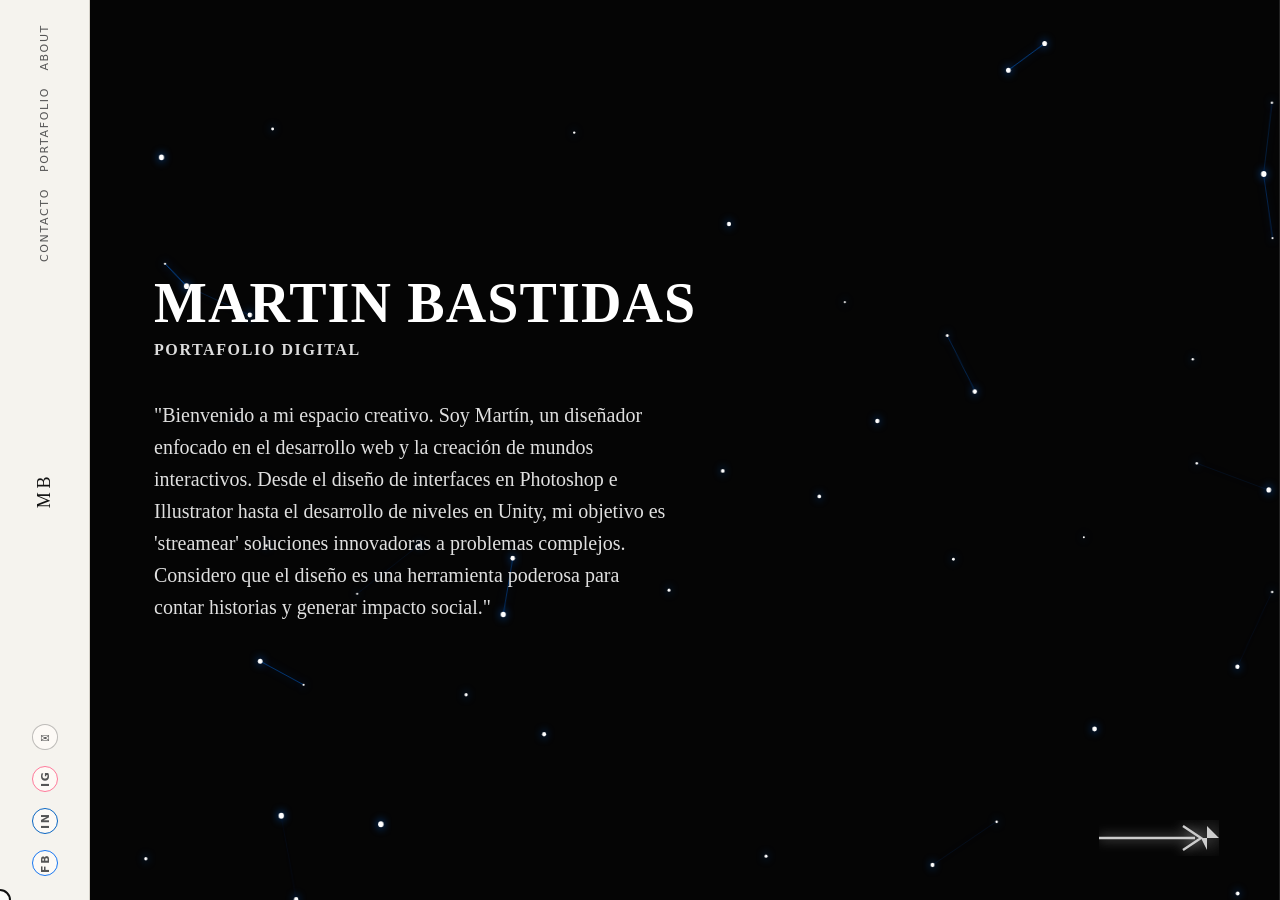
==== commit e1cee70f: "Add files via upload" ====
--- a/index.html
+++ b/index.html
@@ -146,7 +146,7 @@
                   <div class="projects-column-inner">
                     <article class="project-tile" data-project-id="mano-negra">
                       <div class="project-tile-image-wrap">
-                        <img src="imagenes/manonegra.jpg" alt="Proyecto 1" />
+                        <img src="_imagenes/manonegra.jpg" alt="Proyecto 1" />
                         <span class="project-tile-hint">Ver proyecto</span>
                       </div>
                       <div class="project-tile-content"><h3>LA MANO NEGRA</h3></div>
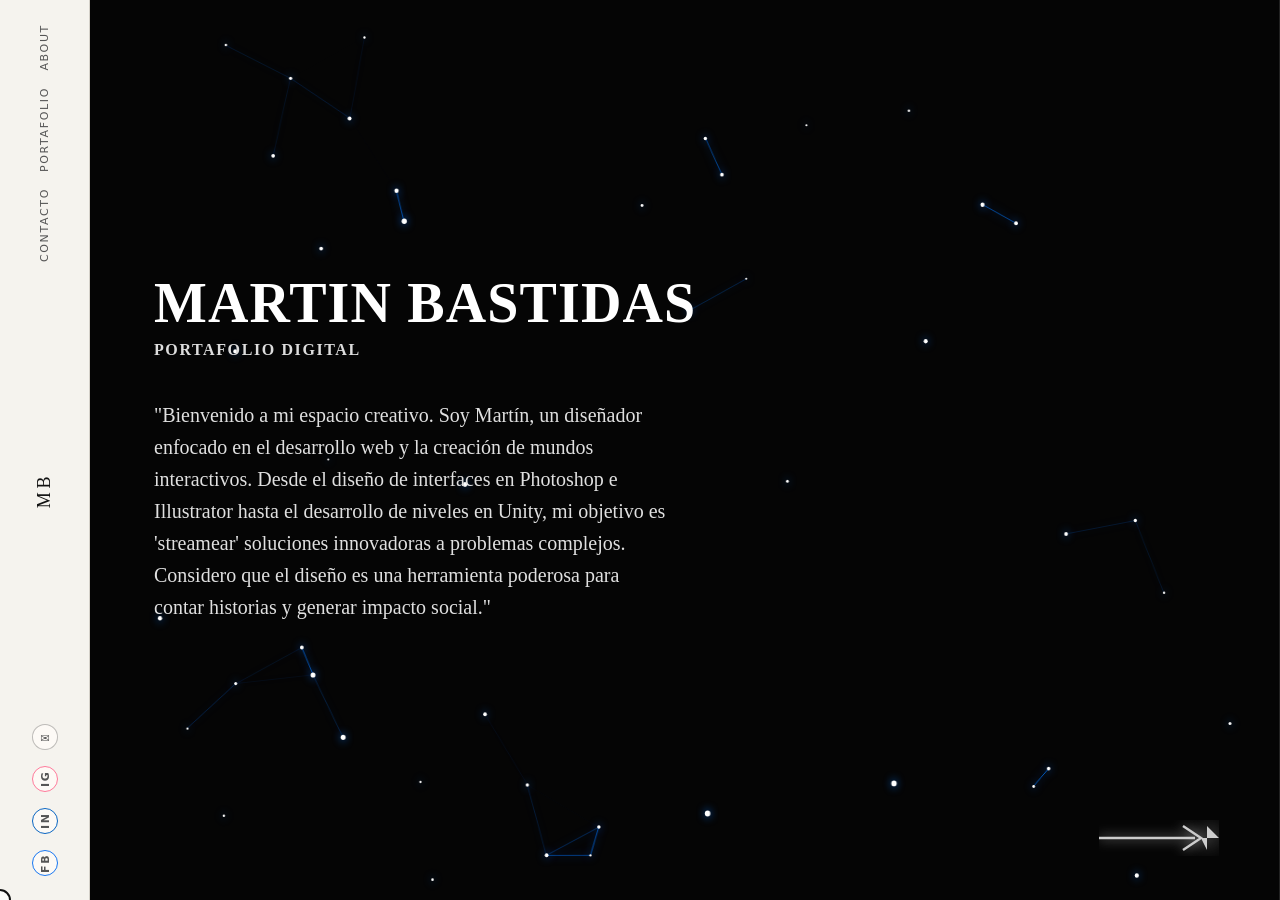
==== commit 665544ea: "CODIGO FINAL" ====
--- a/index.html
+++ b/index.html
@@ -52,7 +52,6 @@
 
       <main class="scroll-container">
         <div class="scroll-track">
-          <!-- SECCIÓN 1: INTRO + CONSTELACIÓN -->
           <section class="panel panel-intro dark-mode" id="home-panel">
             <canvas id="constellation-canvas"></canvas>
 
@@ -91,10 +90,8 @@
             </div>
           </section>
 
-          <!-- SECCIÓN 2: PROYECTOS (DOS COLUMNAS EN LOOP) -->
           <section class="panel panel-projects" id="projects-panel">
             <div class="projects-layout">
-              <!-- Columna izquierda: título + texto -->
               <div class="projects-info">
                 <h2>PROYECTOS PRINCIPALES</h2>
 
@@ -102,7 +99,6 @@
                   Una colección de piezas donde mezclo diseño digital, narrativa visual y experiencias interactivas.
                 </p>
 
-                <!-- Bloque que se escribe con animación -->
                 <div
                   class="projects-typing"
                   id="projects-typing"
@@ -139,9 +135,9 @@
                 <a href="portafolio.html" class="projects-open-overlay">Ver galería completa →</a>
               </div>
 
-              <!-- Columna derecha: dos columnas de proyectos en loop -->
+              <!-- Columna derecha-->
               <div class="projects-columns">
-                <!-- Columna que se mueve hacia arriba -->
+                <!-- Columna hacia arriba -->
                 <div class="projects-column projects-column-up">
                   <div class="projects-column-inner">
                     <article class="project-tile" data-project-id="mano-negra">
@@ -168,7 +164,7 @@
                       <div class="project-tile-content"><h3>RETRATO DIGITAL</h3></div>
                     </article>
 
-                    <!-- Duplicados para el loop -->
+                    <!-- loop -->
                     <article class="project-tile" data-project-id="mano-negra">
                       <div class="project-tile-image-wrap">
                         <img src="_imagenes/manonegra.jpg" alt="Proyecto 1" />
@@ -187,7 +183,7 @@
                   </div>
                 </div>
 
-                <!-- Columna que se mueve hacia abajo -->
+                <!-- Columna abajo -->
                 <div class="projects-column projects-column-down">
                   <div class="projects-column-inner">
                     <article class="project-tile" data-project-id="proyecto-ilustrado">
@@ -236,7 +232,6 @@
             </div>
           </section>
 
-          <!-- SECCIÓN 3: STACK / SOFTWARE (inspirado en Magic 5) -->
           <section class="panel about-panel" id="about-panel">
             <div class="about-panel-bg" aria-hidden="true">
               <div class="about-bg-gradient"></div>
@@ -284,7 +279,6 @@
       </main>
     </div>
 
-    <!-- CAPA FONDO CON NAVES -->
     <div class="ships-layer">
       <div class="ship"></div>
       <div class="ship"></div>
@@ -299,7 +293,7 @@
     <script src="scripts.js"></script>
     <script src="script.js"></script>
 
-    <!-- OVERLAY PÁGINA COMPLETA DE PROYECTOS -->
+    <!-- PÁGINA ROYECTOS -->
     <div id="projects-overlay" class="projects-overlay">
       <nav class="projects-hamburger">
         <a href="index.html" class="hamburger-item">
@@ -331,7 +325,7 @@
           <p>Selección completa de proyectos en recorrido continuo.</p>
         </header>
 
-        <!-- Carrusel en forma de onda -->
+        <!-- Carrusel-->
         <div class="wave-carousel">
           <div class="wave-track">
             <article class="wave-card" data-project-id="mano-negra" style="--wave-offset: 30px">
@@ -366,7 +360,6 @@
               </div>
             </article>
 
-            <!-- duplicados para que el loop sea suave -->
             <article class="wave-card" data-project-id="mano-negra" style="--wave-offset: 30px">
               <div class="wave-card-inner">
                 <img src="_imagenes/manonegra.jpg" alt="Proyecto 1" />
@@ -379,7 +372,7 @@
       </div>
     </div>
 
-    <!-- MINI VENTANA PARA PROYECTOS (más info: proceso + herramientas) -->
+    <!-- MINI VENTANA-->
     <div id="project-modal" class="project-modal-backdrop">
       <div class="project-modal">
         <div class="project-modal-header">
@@ -414,7 +407,7 @@
       </div>
     </div>
 
-    <!-- Vista de imagen a tamaño completo dentro del modal de proyecto -->
+    <!-- Tamaño completo de la imagen-->
     <div id="project-image-full" class="project-image-full">
       <div class="project-image-full-inner">
         <button id="project-image-full-close" type="button" class="project-image-full-close" aria-label="Cerrar imagen">
@@ -424,7 +417,6 @@
       </div>
     </div>
 
-    <!-- Mini tarjeta de música flotante (si hay música global sonando) -->
     <div class="floating-music-badge" id="floating-music-badge" aria-live="polite">
       <button class="floating-music-toggle" type="button" aria-label="Reproducir / Pausar música global">▶</button>
       <div class="floating-music-info">
--- a/style2.css
+++ b/style2.css
@@ -1,24 +1,18 @@
-/* ==========================================================================
-   PARTE 1: TU CÓDIGO ORIGINAL INTACTO (NO SE BORRÓ NADA)
-   ========================================================================== */
-
 * {
   margin: 0;
   padding: 0;
   box-sizing: border-box;
 }
 
-/* Fondo general tipo papel */
 body {
   font-family: system-ui, -apple-system, BlinkMacSystemFont, 'Segoe UI', sans-serif;
   background-color: #426fbe;
   color: #111;
   min-height: 100vh;
-  overflow: hidden; /* controlamos el scroll manualmente */
-  cursor: none; /* usamos cursor circular propio */
-}
-
-/* Contenedor principal: sidebar + contenido */
+  overflow: hidden;
+  cursor: none;
+}
+
 .page {
   display: flex;
   min-height: 100vh;
@@ -26,15 +20,13 @@
   transform: translateY(10px);
   transition: opacity 0.6s ease, transform 0.6s ease;
   position: relative;
-  z-index: 1; /* por encima del fondo con naves */
+  z-index: 1;
 }
 
 .page.show {
   opacity: 1;
   transform: translateY(0);
 }
-
-/* ---------------- CURSOR CIRCULAR ---------------- */
 
 .cursor-circle {
   position: fixed;
@@ -48,7 +40,6 @@
   z-index: 9999;
   transition: width 0.2s cubic-bezier(0.175, 0.885, 0.32, 1.275), height 0.2s cubic-bezier(0.175, 0.885, 0.32, 1.275),
     background-color 0.2s ease-out, border-color 0.2s ease-out, opacity 0.2s ease-out;
-  /* Sin mix-blend-mode para que se vea en constelación */
 }
 
 .cursor-circle.cursor-hover {
@@ -110,12 +101,10 @@
   letter-spacing: 0.2em;
 }
 
-/* ---------------- CONTENIDO HORIZONTAL ---------------- */
-
 .scroll-container {
   flex: 1;
   height: 100vh;
-  overflow-x: auto; /* scroll horizontal real */
+  overflow-x: auto;
   overflow-y: hidden;
   scroll-behavior: smooth;
 }
@@ -125,7 +114,6 @@
   height: 100%;
 }
 
-/* Cada panel ocupa todo el ancho disponible a la derecha del nav */
 .panel {
   flex: 0 0 calc(100vw - 90px);
   height: 100%;
@@ -134,8 +122,6 @@
   flex-direction: column;
   justify-content: center;
 }
-
-/* -------- Panel 1: Intro -------- */
 
 .panel-intro {
   border-right: 0px solid #000000;
@@ -166,8 +152,6 @@
   line-height: 1.7;
 }
 
-/* ---- Panel 2: PROYECTOS (fondo negro → azul, 2 columnas) ---- */
-
 .panel-projects {
   border-right: 0px solid #222;
   background: linear-gradient(90deg, #000000 0%, #001f5f 50%, #1800ff 100%);
@@ -178,7 +162,7 @@
 
 .projects-layout {
   display: grid;
-  grid-template-columns: 1.4fr 1.6fr; /* izquierda texto / derecha proyectos */
+  grid-template-columns: 1.4fr 1.6fr;
   gap: 40px;
   width: 100%;
   height: 100%;
@@ -198,7 +182,6 @@
   max-width: 420px;
   margin-bottom: 16px;
 }
-/* Texto destacado en PROYECTOS */
 
 .projects-info h2 {
   font-family: 'Georgia', 'Times New Roman', serif;
@@ -216,11 +199,9 @@
   margin-bottom: 18px;
 }
 
-/* Contenedor del texto que se escribe */
-
 .projects-typing {
   max-width: 520px;
-  min-height: 76px; /* reserva espacio para que no salte el layout */
+  min-height: 76px;
   font-size: 14px;
   line-height: 1.9;
   color: #ffffff;
@@ -239,8 +220,6 @@
   white-space: normal;
 }
 
-/* cursor parpadeando */
-
 .projects-typing-cursor {
   display: inline-block;
   margin-left: 2px;
@@ -259,8 +238,6 @@
     opacity: 0;
   }
 }
-
-/* Etiquetas tipo chips debajo del texto */
 
 .projects-tags {
   display: flex;
@@ -339,24 +316,21 @@
   transform: translateX(4px);
 }
 
-/* Responsive: que la columna de texto siga cómoda en pantallas pequeñas */
-
 @media (max-width: 900px) {
   .projects-layout {
     grid-template-columns: 1fr;
   }
 
   .projects-info {
-    order: -1; /* el texto arriba de las tarjetas */
-  }
-}
-
-/* Columna de proyectos: dos columnas verticales que se mueven */
+    order: -1;
+  }
+}
+
 .projects-columns {
   display: grid;
   grid-template-columns: repeat(2, minmax(220px, 1fr));
   gap: 28px;
-  overflow: hidden; /* recorta el loop */
+  overflow: hidden;
 }
 
 .projects-column {
@@ -379,7 +353,6 @@
   animation-name: scroll-down;
 }
 
-/* Tarjetas de proyecto */
 .project-tile {
   position: relative;
   background: linear-gradient(145deg, rgba(15, 15, 35, 0.95), rgba(5, 5, 20, 0.9));
@@ -468,7 +441,6 @@
   margin: 0;
 }
 
-/* Animaciones loop */
 @keyframes scroll-up {
   0% {
     transform: translateY(0);
@@ -486,8 +458,6 @@
     transform: translateY(0);
   }
 }
-
-/* -------- Panel 3: Contacto -------- */
 
 .panel-contact {
   align-items: flex-start;
@@ -546,8 +516,6 @@
   background-color: #333;
 }
 
-/* ---------------- RESPONSIVE ---------------- */
-
 @media (max-width: 900px) {
   .panel {
     padding: 40px 32px;
@@ -598,8 +566,6 @@
     padding: 32px 20px;
   }
 }
-
-/* --- Fondo espacial con naves --- */
 
 .ships-layer {
   position: fixed;
@@ -701,11 +667,6 @@
   }
 }
 
-/* ==========================================================================
-     PARTE 2: AÑADIDOS NUEVOS (INDEX OSCURO, PORTAFOLIO BAD BUNNY Y ABOUT ME)
-     ========================================================================== */
-
-/* Limpieza del scroll en los contenedores nuevos */
 .scroll-container::-webkit-scrollbar {
   display: none;
 }
@@ -714,7 +675,6 @@
   scrollbar-width: none;
 }
 
-/* Modificadores de fondo por página */
 body.portfolio-page {
   background-color: #f6f6f6;
 }
@@ -725,7 +685,6 @@
 body.about-page {
   background-color: #0a0a12;
 }
-/* About: sidebar siempre blanca, sin cambiar de color */
 body.about-page .sidebar {
   background-color: #ffffff !important;
   border-right: 1px solid #e5e5e5;
@@ -742,7 +701,6 @@
   color: #111 !important;
 }
 
-/* About: scroll vertical con la rueda del mouse */
 body.about-page .scroll-container {
   overflow-x: hidden;
   overflow-y: auto;
@@ -758,7 +716,6 @@
   display: block;
 }
 
-/* ---------------- PANEL 1: INICIO CONSTELACIÓN (DARK MODE) ---------------- */
 .dark-mode {
   background-color: #050505;
   color: #ffffff;
@@ -830,7 +787,6 @@
   }
 }
 
-/* ---------------- GALERÍA PORTAFOLIO (ESTILO BAD BUNNY) ---------------- */
 .portfolio-scroll {
   scroll-snap-type: x mandatory;
 }
@@ -840,11 +796,11 @@
   align-items: center;
   height: 100%;
   padding: 0 calc(50vw - 45px - 25vw);
-  gap: 15vw; /* Distancia masiva entre proyectos */
+  gap: 15vw;
 }
 
 .portfolio-item {
-  flex: 0 0 45vw; /* Ancho de la imagen principal en el centro */
+  flex: 0 0 45vw;
   scroll-snap-align: center;
   display: flex;
   flex-direction: column;
@@ -870,7 +826,7 @@
 .image-wrapper img {
   width: 100%;
   height: 100%;
-  object-fit: cover; /* Clave: recorta la imagen perfecto al contenedor gigante */
+  object-fit: cover;
   display: block;
 }
 
@@ -887,7 +843,6 @@
   color: #111;
 }
 
-/* ---------------- PANEL STACK / SOFTWARE (inspirado Magic 5) ---------------- */
 .about-panel {
   position: relative;
   background: linear-gradient(165deg, #0f172a 0%, #1e293b 25%, #334155 50%, #1e3a5f 75%, #0c4a6e 100%);
@@ -896,7 +851,6 @@
   overflow: hidden;
 }
 
-/* Capa de fondo: suave y agradable, sin gris */
 .about-panel-bg {
   position: absolute;
   inset: 0;
@@ -976,8 +930,6 @@
   max-width: 920px;
   margin: 0 auto;
 }
-
-/* Título: más grande y animación de entrada impactante */
 .about-stack-headline {
   font-size: 2.25rem;
   letter-spacing: 0.2em;
@@ -1002,7 +954,6 @@
   }
 }
 
-/* Subtítulo: más grande y entrada escalonada */
 .about-stack-sub {
   font-size: 1.25rem;
   color: rgba(255, 255, 255, 0.88);
@@ -1061,7 +1012,6 @@
   }
 }
 
-/* Hover: contorno RGB por software */
 .about-stack-card--unity:hover {
   background: rgba(255, 255, 255, 0.1);
   border-color: #ffffff;
@@ -1110,7 +1060,6 @@
   transition: transform 0.4s cubic-bezier(0.22, 0.61, 0.36, 1);
 }
 
-/* Unity logo negro → invertir en fondo oscuro */
 .about-stack-logo-unity img {
   filter: invert(1) brightness(1.1);
 }
@@ -1172,7 +1121,6 @@
   background: linear-gradient(90deg, #ff7a9b, #ffbf5f);
   color: #12001b;
 }
-/* Responsive para los nuevos paneles */
 @media (max-width: 900px) {
   .portfolio-track {
     gap: 10vw;
@@ -1190,23 +1138,20 @@
   }
 }
 
-/* ===== OVERLAY DE PROYECTOS (PÁGINA COMPLETA) ===== */
-
 .projects-overlay {
   position: fixed;
   inset: 0;
-  z-index: 999; /* por encima de todo */
+  z-index: 999;
   background: linear-gradient(90deg, #0010ff 0%, #5b7dff 50%, #ffffff 100%);
   display: flex;
   align-items: stretch;
   justify-content: center;
-  transform: translateX(100%); /* fuera de pantalla a la derecha */
+  transform: translateX(100%);
   opacity: 0;
   pointer-events: auto;
   transition: transform 0.9s cubic-bezier(0.22, 0.61, 0.36, 1), opacity 0.5s ease-out;
 }
 
-/* Cuando se activa desde JS */
 .projects-overlay.projects-overlay--visible {
   transform: translateX(0);
   opacity: 1;
@@ -1221,7 +1166,6 @@
   color: #ffffff;
 }
 
-/* Botón BACK */
 .projects-overlay-close {
   position: absolute;
   top: 24px;
@@ -1241,7 +1185,6 @@
   background: rgba(0, 0, 0, 0.85);
 }
 
-/* Cabecera del overlay */
 .projects-overlay-header h2 {
   font-family: 'Georgia', 'Times New Roman', serif;
   font-size: 32px;
@@ -1255,8 +1198,6 @@
   max-width: 420px;
   opacity: 0.9;
 }
-
-/* ===== MENÚ HAMBURGUESA EN PÁGINA DE PROYECTOS ===== */
 
 .projects-hamburger {
   position: absolute;
@@ -1275,7 +1216,6 @@
   backdrop-filter: blur(12px);
 }
 
-/* Cada línea-opción */
 .hamburger-item {
   display: flex;
   align-items: center;
@@ -1292,7 +1232,6 @@
   color: #ffd27f;
 }
 
-/* Barra inicial (línea larga) */
 .hamburger-bar {
   display: block;
   height: 2px;
@@ -1302,7 +1241,6 @@
   transition: width 0.35s ease, background-color 0.35s ease, transform 0.35s ease;
 }
 
-/* Texto oculto por defecto */
 .hamburger-label {
   max-width: 0;
   opacity: 0;
@@ -1312,20 +1250,17 @@
   transition: max-width 0.35s ease, opacity 0.35s ease, transform 0.35s ease;
 }
 
-/* Animación general al hacer hover sobre TODO el menú */
 .projects-hamburger:hover .hamburger-bar {
-  width: 10px; /* se achica → se vuelve guion */
-  transform: translateX(0); /* pegado al texto */
-}
-
-/* Aparece el texto cuando el menú está en hover */
+  width: 10px;
+  transform: translateX(0);
+}
+
 .projects-hamburger:hover .hamburger-label {
   max-width: 200px;
   opacity: 1;
   transform: translateX(4px);
 }
 
-/* Pequeño efecto de escalonado entre líneas */
 .projects-hamburger .hamburger-item:nth-child(1) .hamburger-bar,
 .projects-hamburger .hamburger-item:nth-child(1) .hamburger-label {
   transition-delay: 0s;
@@ -1342,8 +1277,6 @@
 .projects-hamburger .hamburger-item:nth-child(4) .hamburger-label {
   transition-delay: 0.15s;
 }
-
-/* ===== CARRUSEL EN ONDA ===== */
 
 .wave-carousel {
   margin-top: 40px;
@@ -1359,7 +1292,6 @@
   animation: wave-carousel-move 38s linear infinite;
 }
 
-/* Tarjeta individual */
 .wave-card {
   flex: 0 0 320px;
   transform: translateY(var(--wave-offset, 0px));
@@ -1442,24 +1374,20 @@
   text-transform: uppercase;
 }
 
-/* Hover sobre una tarjeta */
 .wave-card:hover {
   transform: translateY(calc(var(--wave-offset, 0px) - 12px)) scale(1.04);
   box-shadow: 0 26px 60px rgba(0, 0, 0, 0.7);
 }
 
-/* Movimiento continuo del carrusel */
 @keyframes wave-carousel-move {
   0% {
     transform: translateX(0);
   }
   100% {
-    /* ajusta -50% según cuánto hayas duplicado proyectos */
     transform: translateX(-50%);
   }
 }
 
-/* Responsive simple */
 @media (max-width: 900px) {
   .projects-overlay-inner {
     padding: 28px 24px;
@@ -1469,8 +1397,6 @@
     flex: 0 0 70vw;
   }
 }
-
-/* ===== MODAL DE PROYECTO (mini ventana) ===== */
 
 .project-modal-backdrop {
   position: fixed;
@@ -1765,8 +1691,6 @@
   box-shadow: 0 6px 20px rgba(99, 102, 241, 0.4);
 }
 
-/* ===== ICONOS SOCIALES LATERALES ===== */
-
 .social-link {
   width: 26px;
   height: 26px;
@@ -1789,8 +1713,6 @@
   box-shadow: 0 4px 10px rgba(0, 0, 0, 0.18);
 }
 
-/* Colores por red */
-
 .social-ig {
   border-color: #ff7a9b;
 }
@@ -1820,7 +1742,6 @@
   color: #fff;
   border-color: #111;
 }
-/* ===== ABOUT PAGE EXTENDIDA ===== */
 
 .about-page-panel {
   padding: 56px 72px 80px;
@@ -1828,7 +1749,6 @@
   color: #f5f3ff;
 }
 
-/* Bloques con borde/glow RGB y espacio para que el texto no quede pegado */
 .about-block--rgb {
   border: 1px solid transparent;
   border-radius: 20px;
@@ -1851,8 +1771,6 @@
   pointer-events: none;
 }
 
-/* HERO */
-
 .about-hero {
   display: grid;
   grid-template-columns: minmax(0, 1.4fr) minmax(0, 1fr);
@@ -1902,7 +1820,6 @@
 .about-hero-text p:last-child {
   margin-bottom: 0;
 }
-/* Animación de aparición del texto (reveal) */
 .about-hero-text .about-typing-line {
   display: inline;
   border-right: 2px solid rgba(153, 167, 255, 0.8);
@@ -1994,7 +1911,6 @@
   filter: brightness(1.05);
 }
 
-/* Carrera */
 .about-section-title,
 .about-section h2 {
   font-family: 'Georgia', serif;
@@ -2030,7 +1946,6 @@
   color: #a5b0ff;
 }
 
-/* Imagen de la sección Carrera (lado derecho, dentro de márgenes) */
 .about-career-image {
   flex-shrink: 0;
   width: 180px;
@@ -2039,15 +1954,18 @@
   overflow: hidden;
   border: 2px solid rgba(153, 167, 255, 0.3);
   box-shadow: 0 12px 30px rgba(0, 0, 0, 0.4);
+  display: flex; /* Centra la imagen si sobra espacio */
+  align-items: center;
+  justify-content: center;
+  padding: 15px; /* Crea el espacio entre el borde y el logo */
+  box-sizing: border-box; /* Asegura que el padding no agrande el cuadro */
 }
 .about-career-image img {
   width: 100%;
   height: 100%;
-  object-fit: cover;
+  object-fit: contain;
   display: block;
 }
-
-/* SECCIONES GENERALES */
 
 .about-section {
   margin-top: 40px;
@@ -2138,8 +2056,6 @@
   box-shadow: 0 20px 50px rgba(0, 0, 0, 0.6);
 }
 
-/* SKILLS */
-
 .skills-layout {
   display: grid;
   grid-template-columns: repeat(auto-fit, minmax(220px, 1fr));
@@ -2184,8 +2100,6 @@
   color: #a3acff;
   font-style: normal;
 }
-
-/* BANNER PARA CONTRATOS */
 
 .about-hire-banner {
   margin-top: 26px;
@@ -2233,8 +2147,6 @@
   background: #ffefcf;
 }
 
-/* Responsive about */
-
 @media (max-width: 900px) {
   .about-hero {
     grid-template-columns: 1fr;
@@ -2267,7 +2179,6 @@
     height: 120px;
   }
 }
-/* ===== PORTAFOLIO CARRUSEL (PÁGINA COMPLETA) ===== */
 
 .portfolio-carrusel-panel {
   padding: 56px 72px;
@@ -2304,11 +2215,9 @@
   color: #dde5ff;
 }
 
-/* Reaprovechamos .wave-carousel y .wave-card ya definidos */
 .portfolio-carrusel-panel .wave-carousel {
   margin-top: 24px;
 }
-/* ===== SECCIÓN DE MÚSICA EN ABOUT (ÁLBUMES + PLAYER) ===== */
 
 .about-music-section {
   margin-top: 40px;
@@ -2434,8 +2343,6 @@
   margin-top: 2px;
 }
 
-/* --- REPRODUCTOR PERSONALIZADO --- */
-
 .music-player {
   display: grid;
   grid-template-columns: auto minmax(0, 1fr) auto auto;
@@ -2498,8 +2405,6 @@
   font-variant-numeric: tabular-nums;
 }
 
-/* Pequeña animación de “latido” cuando está sonando */
-
 @keyframes music-pulse {
   0% {
     box-shadow: 0 0 12px rgba(255, 255, 255, 0.35);
@@ -2516,7 +2421,6 @@
   animation: music-pulse 1.3s ease-in-out infinite;
 }
 
-/* Responsive música */
 @media (max-width: 600px) {
   .album-card {
     grid-template-columns: 70px minmax(0, 1fr);
@@ -2539,7 +2443,6 @@
   }
 }
 
-/* Mini tarjeta de música flotante */
 .floating-music-badge {
   position: fixed;
   right: 24px;
